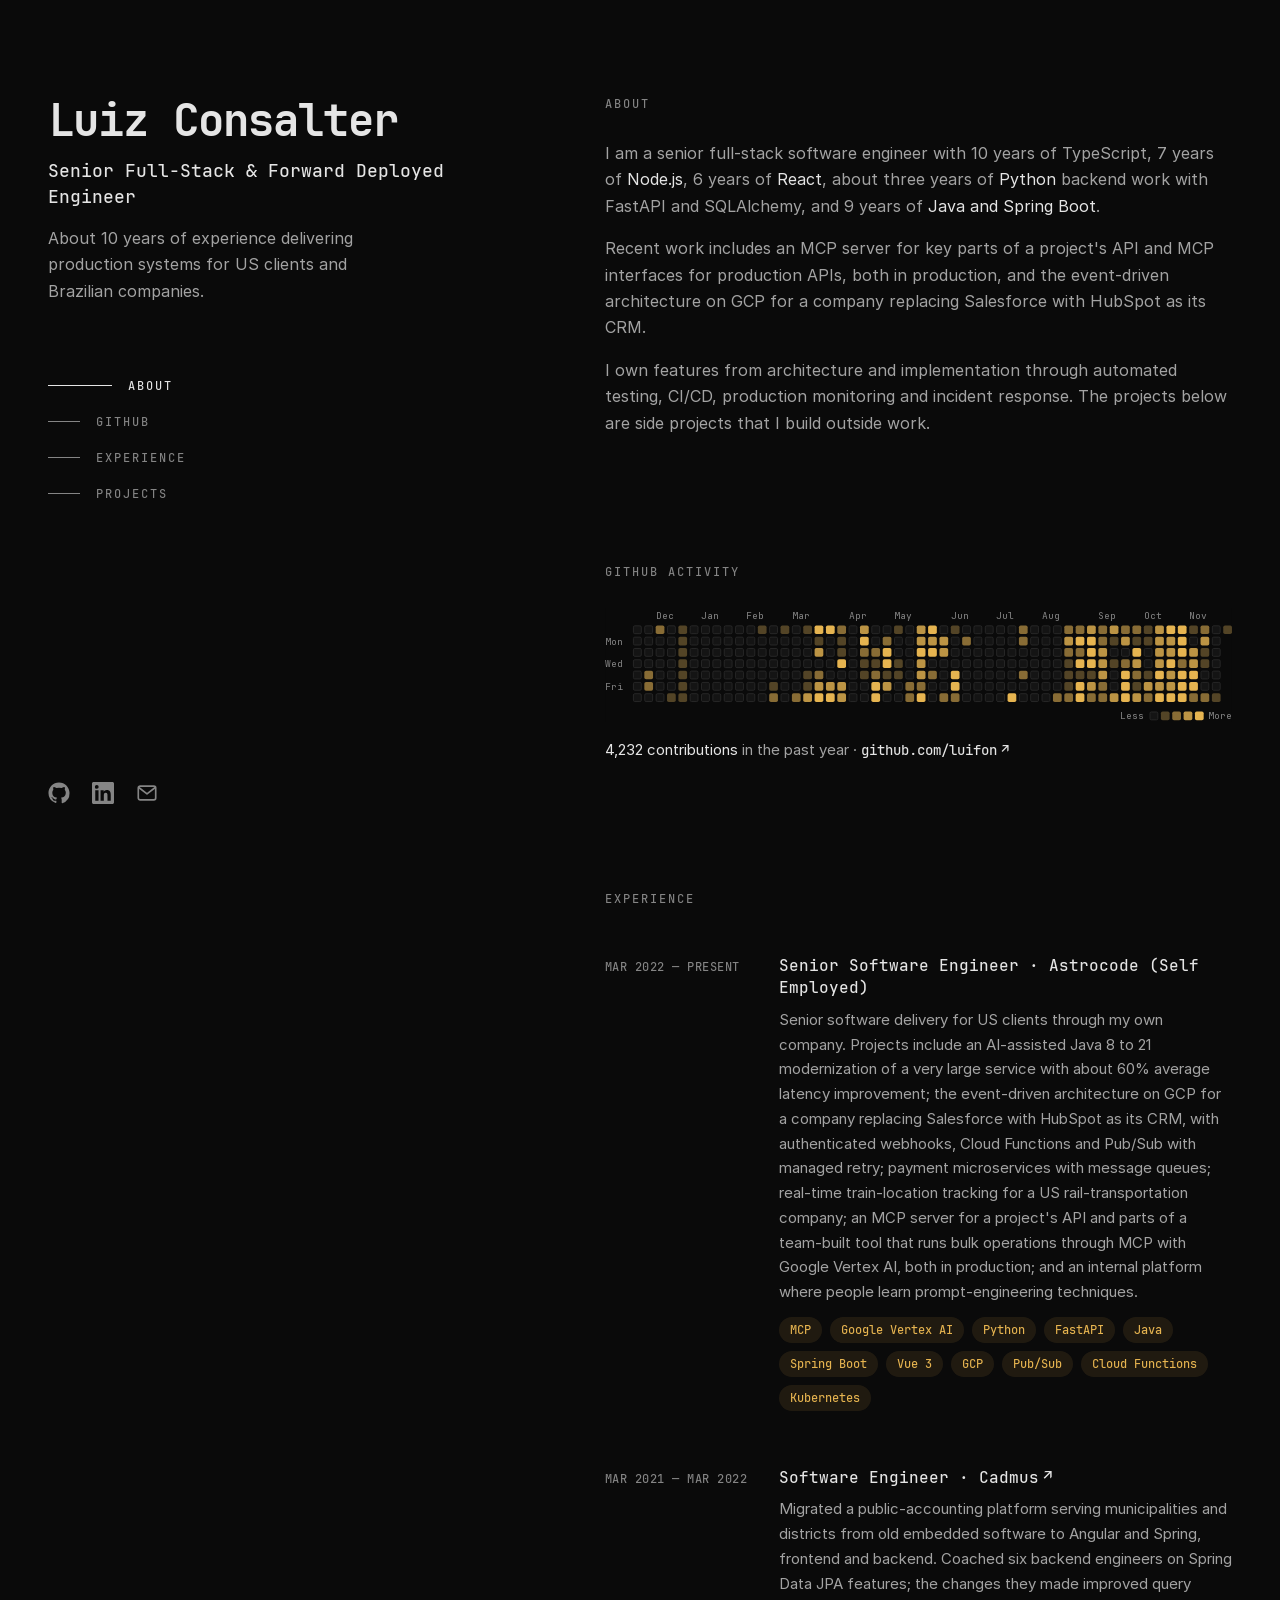
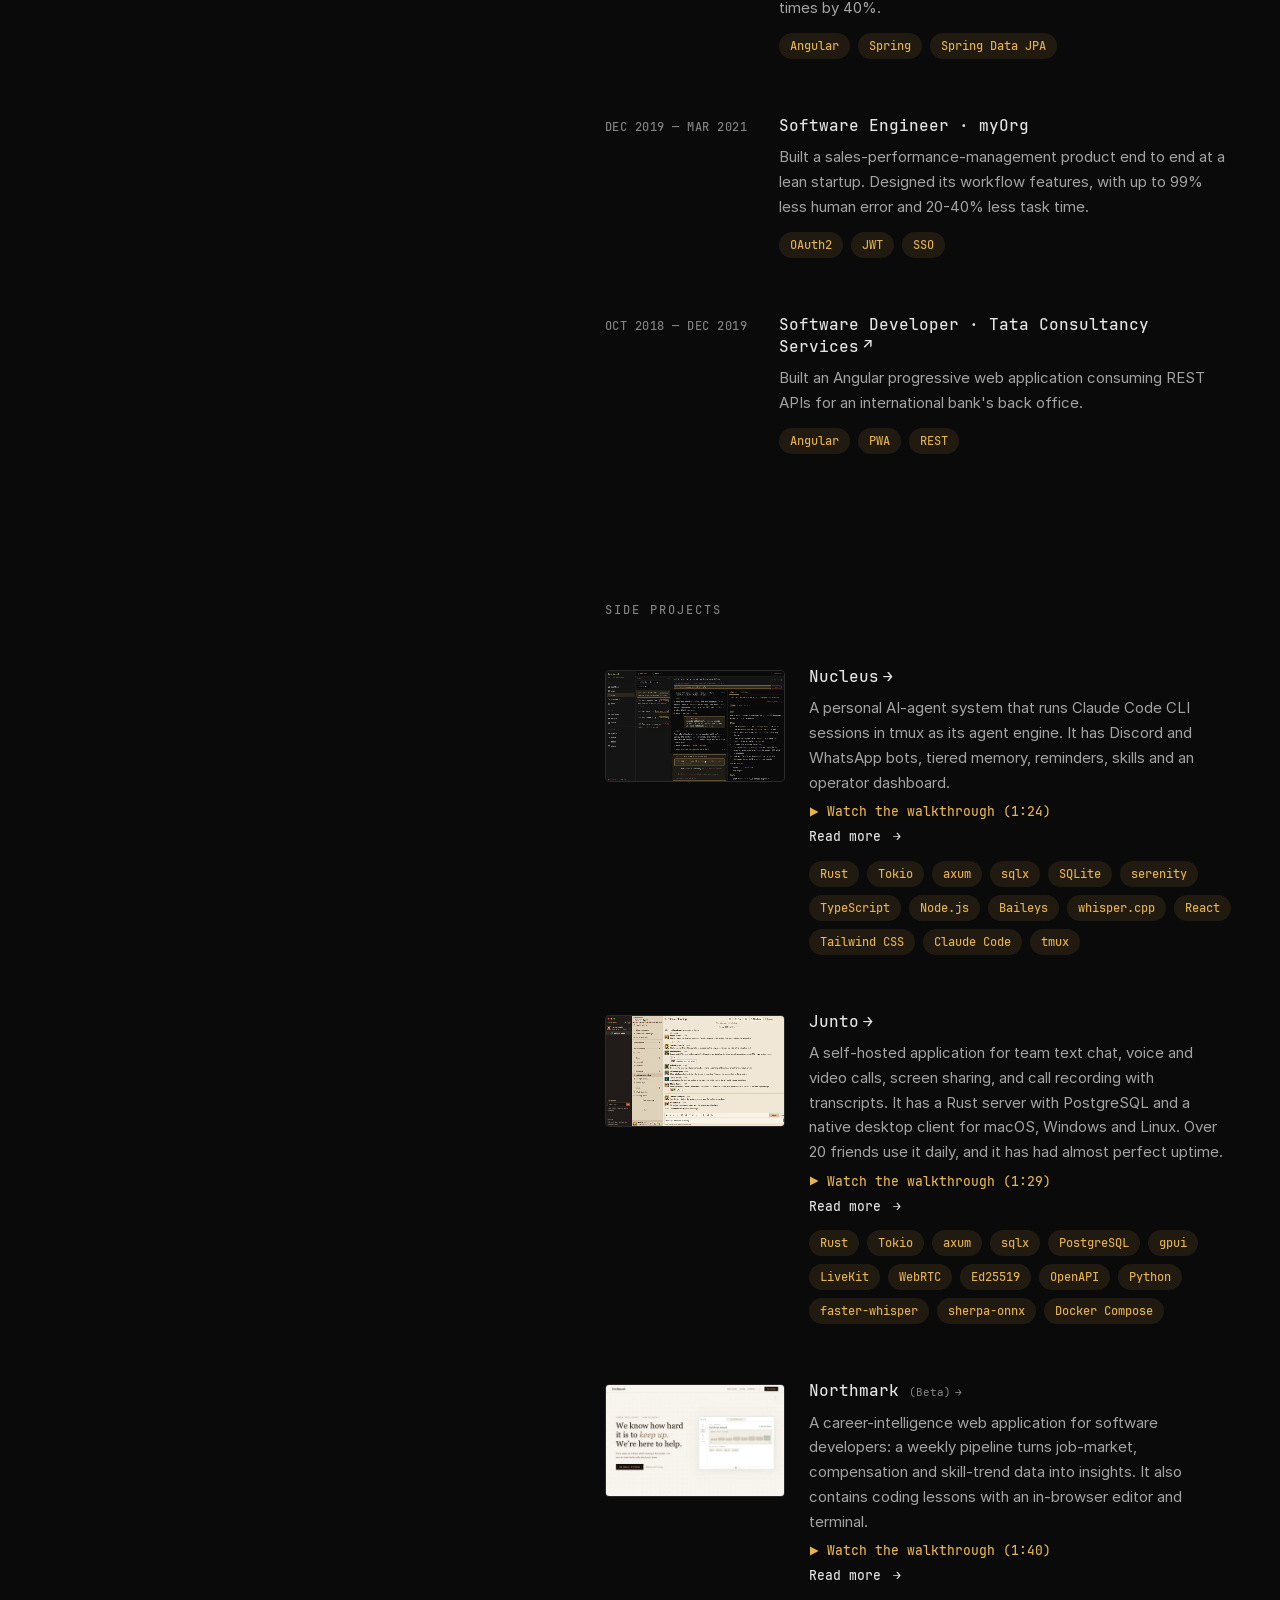
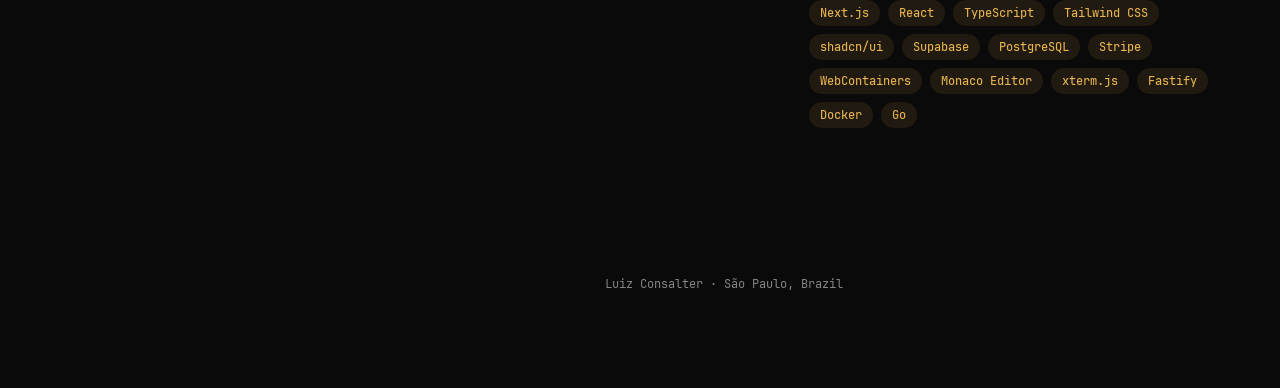
==== index.html @ f1676f8a "Show GitHub activity right after About The heatmap moves from the end of the page to the second sect" ====
<!doctype html>
<html lang="en">
<head>
<meta charset="utf-8">
<meta name="viewport" content="width=device-width, initial-scale=1">
<title>Luiz Consalter</title>
<meta name="description" content="Luiz Consalter, senior full-stack and forward deployed engineer: experience and side projects.">
<meta name="theme-color" content="#0a0a0a">
<meta name="color-scheme" content="dark">
<link rel="canonical" href="https://luifon.github.io/">
<meta property="og:type" content="website">
<meta property="og:site_name" content="Luiz Consalter">
<meta property="og:title" content="Luiz Consalter">
<meta property="og:description" content="Luiz Consalter, senior full-stack and forward deployed engineer: experience and side projects.">
<meta property="og:url" content="https://luifon.github.io/">
<meta property="og:image" content="https://luifon.github.io/images/og-image.png">
<meta property="og:image:width" content="1200">
<meta property="og:image:height" content="630">
<meta property="og:image:alt" content="Luiz Consalter, Senior Full-Stack and Forward Deployed Engineer. Side projects: Nucleus, Junto, Northmark.">
<meta name="twitter:card" content="summary_large_image">
<meta name="twitter:title" content="Luiz Consalter">
<meta name="twitter:description" content="Luiz Consalter, senior full-stack and forward deployed engineer: experience and side projects.">
<meta name="twitter:image" content="https://luifon.github.io/images/og-image.png">
<link rel="icon" href="favicon.svg" type="image/svg+xml">
<link rel="icon" href="favicon-32x32.png" type="image/png" sizes="32x32">
<link rel="icon" href="favicon-16x16.png" type="image/png" sizes="16x16">
<link rel="apple-touch-icon" href="apple-touch-icon.png">
<link rel="preload" href="assets/fonts/Inter-Regular-latin.woff2" as="font" type="font/woff2" crossorigin>
<link rel="stylesheet" href="assets/site.css">
</head>
<body>
<a class="skip" href="#content">Skip to content</a>
<div class="wrap">

  <header class="side">
    <div>
      <h1><a href="/">Luiz Consalter</a></h1>
      <p class="title">Senior Full-Stack &amp; Forward Deployed Engineer</p>
      <p class="line">About 10 years of experience delivering production systems for US clients and Brazilian companies.</p>
      <nav class="sections" aria-label="Sections">
        <ul>
          <li><a href="#about" class="active">About</a></li>
          <li><a href="#github">GitHub</a></li>
          <li><a href="#experience">Experience</a></li>
          <li><a href="#projects">Projects</a></li>
        </ul>
      </nav>
    </div>
    <div class="contact">
      <a href="https://github.com/luifon" aria-label="GitHub" title="GitHub"><svg viewBox="0 0 24 24" fill="currentColor"><path d="M12 .5C5.65.5.5 5.65.5 12a11.5 11.5 0 0 0 7.86 10.92c.58.1.79-.25.79-.56v-2c-3.2.7-3.87-1.37-3.87-1.37-.53-1.33-1.28-1.69-1.28-1.69-1.05-.72.08-.7.08-.7 1.16.08 1.77 1.19 1.77 1.19 1.03 1.77 2.7 1.26 3.36.96.1-.75.4-1.26.73-1.55-2.55-.29-5.24-1.28-5.24-5.68 0-1.26.45-2.28 1.19-3.09-.12-.29-.52-1.46.11-3.05 0 0 .97-.31 3.17 1.18a11 11 0 0 1 5.77 0c2.2-1.49 3.17-1.18 3.17-1.18.63 1.59.23 2.76.11 3.05.74.81 1.19 1.83 1.19 3.09 0 4.41-2.69 5.39-5.25 5.67.41.36.78 1.06.78 2.14v3.17c0 .31.21.67.8.56A11.5 11.5 0 0 0 23.5 12C23.5 5.65 18.35.5 12 .5Z"/></svg></a>
      <a href="https://linkedin.com/in/luiz-consalter" aria-label="LinkedIn" title="LinkedIn"><svg viewBox="0 0 24 24" fill="currentColor"><path d="M20.45 20.45h-3.56v-5.57c0-1.33-.02-3.04-1.85-3.04-1.85 0-2.14 1.45-2.14 2.94v5.67H9.34V9h3.42v1.56h.05c.48-.9 1.64-1.85 3.37-1.85 3.6 0 4.27 2.37 4.27 5.46v6.28ZM5.34 7.43a2.07 2.07 0 1 1 0-4.13 2.07 2.07 0 0 1 0 4.13ZM7.12 20.45H3.56V9h3.56v11.45ZM22.22 0H1.77C.79 0 0 .77 0 1.73v20.54C0 23.23.79 24 1.77 24h20.45c.98 0 1.78-.77 1.78-1.73V1.73C24 .77 23.2 0 22.22 0Z"/></svg></a>
      <a href="mailto:luizconsalter.work@gmail.com" aria-label="Email" title="luizconsalter.work@gmail.com"><svg viewBox="0 0 24 24" fill="none" stroke="currentColor" stroke-width="1.8" stroke-linecap="round" stroke-linejoin="round"><rect x="2.5" y="4.5" width="19" height="15" rx="2"/><path d="m3 6 9 7 9-7"/></svg></a>
    </div>
  </header>

  <main id="content">
    <section id="about" aria-label="About">
      <h2>About</h2>
      <p>I am a senior full-stack software engineer with 10 years of TypeScript, 7 years of <span class="strong">Node.js</span>, 6 years of <span class="strong">React</span>, about three years of <span class="strong">Python</span> backend work with FastAPI and SQLAlchemy, and 9 years of <span class="strong">Java and Spring Boot</span>.</p>
      <p>Recent work includes an MCP server for key parts of a project's API and MCP interfaces for production APIs, both in production, and the event-driven architecture on GCP for a company replacing Salesforce with HubSpot as its CRM.</p>
      <p>I own features from architecture and implementation through automated testing, CI/CD, production monitoring and incident response. The projects below are side projects that I build outside work.</p>
    </section>

    <section id="github" aria-label="GitHub activity">
      <h2>GitHub activity</h2>
      <!-- github-activity:start (generated by scripts/github-activity.mjs; do not edit by hand) -->
      <div class="heatmap"><a href="https://github.com/luifon"><img src="images/github-activity.svg?v=2026-11-22" width="718" height="131" alt="Heatmap of GitHub contributions by day: 4,232 contributions on GitHub from Nov 23, 2025 to Nov 22, 2026." decoding="async"></a></div>
      <p class="activity"><span class="strong">4,232 contributions</span> in the past year · <a href="https://github.com/luifon" class="more-inline">github.com/luifon<span aria-hidden="true">↗</span></a></p>
      <!-- github-activity:end -->
    </section>

    <section id="experience" aria-label="Experience">
      <h2>Experience</h2>
      <ol class="list">
        <li class="item">
          <div class="date">Mar 2022 — Present</div>
          <div>
            <h3>Senior Software Engineer · Astrocode (Self Employed)</h3>
            <p>Senior software delivery for US clients through my own company. Projects include an AI-assisted Java 8 to 21 modernization of a very large service with about 60% average latency improvement; the event-driven architecture on GCP for a company replacing Salesforce with HubSpot as its CRM, with authenticated webhooks, Cloud Functions and Pub/Sub with managed retry; payment microservices with message queues; real-time train-location tracking for a US rail-transportation company; an MCP server for a project's API and parts of a team-built tool that runs bulk operations through MCP with Google Vertex AI, both in production; and an internal platform where people learn prompt-engineering techniques.</p>
            <ul class="tags"><li>MCP</li><li>Google Vertex AI</li><li>Python</li><li>FastAPI</li><li>Java</li><li>Spring Boot</li><li>Vue 3</li><li>GCP</li><li>Pub/Sub</li><li>Cloud Functions</li><li>Kubernetes</li></ul>
          </div>
        </li>
        <li class="item">
          <div class="date">Mar 2021 — Mar 2022</div>
          <div>
            <h3><a href="https://www.cadmus.com.br" target="_blank" rel="noreferrer">Software Engineer · <span class="nw">Cadmus<span class="arrow" aria-hidden="true">↗</span></span></a></h3>
            <p>Migrated a public-accounting platform serving municipalities and districts from old embedded software to Angular and Spring, frontend and backend. Coached six backend engineers on Spring Data JPA features; the changes they made improved query times by 40%.</p>
            <ul class="tags"><li>Angular</li><li>Spring</li><li>Spring Data JPA</li></ul>
          </div>
        </li>
        <li class="item">
          <div class="date">Dec 2019 — Mar 2021</div>
          <div>
            <h3>Software Engineer · myOrg</h3>
            <p>Built a sales-performance-management product end to end at a lean startup. Designed its workflow features, with up to 99% less human error and 20-40% less task time.</p>
            <ul class="tags"><li>OAuth2</li><li>JWT</li><li>SSO</li></ul>
          </div>
        </li>
        <li class="item">
          <div class="date">Oct 2018 — Dec 2019</div>
          <div>
            <h3><a href="https://www.tcs.com" target="_blank" rel="noreferrer">Software Developer · Tata Consultancy <span class="nw">Services<span class="arrow" aria-hidden="true">↗</span></span></a></h3>
            <p>Built an Angular progressive web application consuming REST APIs for an international bank's back office.</p>
            <ul class="tags"><li>Angular</li><li>PWA</li><li>REST</li></ul>
          </div>
        </li>
      </ol>
    </section>

    <section id="projects" aria-label="Projects">
      <h2>Side projects</h2>
      <ol class="list">
        <li class="item project">
          <button class="thumb" type="button" data-gallery="nucleus" data-video="videos/nucleus-plan-approval" data-poster="videos/nucleus-plan-approval.webp" data-width="1440" data-height="900" data-caption="Nucleus dashboard: approving plan v2 of a work item, after which the agent starts the implementation" aria-label="Open the Nucleus videos and screenshots"><video class="clip" muted loop playsinline preload="none" poster="videos/nucleus-plan-approval-800.webp" width="800" height="500" aria-label="Nucleus dashboard: approving plan v2 of a work item, after which the agent starts the implementation"><source src="videos/nucleus-plan-approval-800.webm" type="video/webm"><source src="videos/nucleus-plan-approval-800.mp4" type="video/mp4"></video></button>
          <span hidden data-gallery="nucleus" data-video="videos/nucleus-tasks" data-poster="videos/nucleus-tasks.webp" data-width="1440" data-height="900" data-caption="Nucleus dashboard: tasks page refreshing while background tasks start, finish and are added"></span>
          <span hidden data-gallery="nucleus" data-full="images/nucleus-agents-1600.webp" data-caption="Nucleus dashboard: agents page"></span>
          <span hidden data-gallery="nucleus" data-full="images/nucleus-work-1600.webp" data-caption="Nucleus dashboard: work items page"></span>
          <span hidden data-gallery="nucleus" data-full="images/nucleus-usage-1600.webp" data-caption="Nucleus dashboard: usage page"></span>
          <div>
            <h3><a href="projects/nucleus.html"><span class="nw">Nucleus<span class="arrow" aria-hidden="true">→</span></span></a></h3>
            <p>A personal AI-agent system that runs Claude Code CLI sessions in tmux as its agent engine. It has Discord and WhatsApp bots, tiered memory, reminders, skills and an operator dashboard.</p>
            <a class="watch" href="projects/nucleus.html#walkthrough"><svg viewBox="0 0 10 10" aria-hidden="true"><path d="M1 0.5 9.5 5 1 9.5z" fill="currentColor"/></svg>Watch the walkthrough (1:24)<span class="sr-only"> of Nucleus</span></a>
            <a class="read" href="projects/nucleus.html">Read more<span class="sr-only"> about Nucleus</span> <span aria-hidden="true">→</span></a>
            <ul class="tags"><li>Rust</li><li>Tokio</li><li>axum</li><li>sqlx</li><li>SQLite</li><li>serenity</li><li>TypeScript</li><li>Node.js</li><li>Baileys</li><li>whisper.cpp</li><li>React</li><li>Tailwind CSS</li><li>Claude Code</li><li>tmux</li></ul>
          </div>
        </li>
        <li class="item project">
          <button class="thumb" type="button" data-gallery="junto" data-video="videos/junto-live-thread" data-poster="videos/junto-live-thread.webp" data-width="1440" data-height="862" data-caption="Junto desktop client: opening a thread while new channel messages and a thread reply arrive" aria-label="Open the Junto video and screenshots"><video class="clip" muted loop playsinline preload="none" poster="videos/junto-live-thread-800.webp" width="800" height="479" aria-label="Junto desktop client: opening a thread while new channel messages and a thread reply arrive"><source src="videos/junto-live-thread-800.webm" type="video/webm"><source src="videos/junto-live-thread-800.mp4" type="video/mp4"></video></button>
          <span hidden data-gallery="junto" data-full="images/junto-chat-1600.webp" data-caption="Junto desktop client: chat"></span>
          <span hidden data-gallery="junto" data-full="images/junto-thread-1600.webp" data-caption="Junto desktop client: thread"></span>
          <span hidden data-gallery="junto" data-full="images/junto-search-1600.webp" data-caption="Junto desktop client: search"></span>
          <div>
            <h3><a href="projects/junto.html"><span class="nw">Junto<span class="arrow" aria-hidden="true">→</span></span></a></h3>
            <p>A self-hosted application for team text chat, voice and video calls, screen sharing, and call recording with transcripts. It has a Rust server with PostgreSQL and a native desktop client for macOS, Windows and Linux. Over 20 friends use it daily, and it has had almost perfect uptime.</p>
            <a class="watch" href="projects/junto.html#walkthrough"><svg viewBox="0 0 10 10" aria-hidden="true"><path d="M1 0.5 9.5 5 1 9.5z" fill="currentColor"/></svg>Watch the walkthrough (1:29)<span class="sr-only"> of Junto</span></a>
            <a class="read" href="projects/junto.html">Read more<span class="sr-only"> about Junto</span> <span aria-hidden="true">→</span></a>
            <ul class="tags"><li>Rust</li><li>Tokio</li><li>axum</li><li>sqlx</li><li>PostgreSQL</li><li>gpui</li><li>LiveKit</li><li>WebRTC</li><li>Ed25519</li><li>OpenAPI</li><li>Python</li><li>faster-whisper</li><li>sherpa-onnx</li><li>Docker Compose</li></ul>
          </div>
        </li>
        <li class="item project">
          <button class="thumb" type="button" data-gallery="northmark" data-full="images/northmark-landing-1600.webp" data-caption="Northmark landing page" aria-label="Open the Northmark screenshots"><img src="images/northmark-landing-800.webp" srcset="images/northmark-landing-800.webp 800w, images/northmark-landing-1600.webp 1600w" sizes="(max-width: 640px) 240px, 180px" width="800" height="500" alt="Northmark landing page" loading="lazy" decoding="async"></button>
          <span hidden data-gallery="northmark" data-full="images/northmark-roadmap-1600.webp" data-caption="Northmark roadmap page"></span>
          <div>
            <h3><a href="projects/northmark.html">Northmark <span class="nw beta">(Beta)<span class="arrow" aria-hidden="true">→</span></span></a></h3>
            <p>A career-intelligence web application for software developers: a weekly pipeline turns job-market, compensation and skill-trend data into insights. It also contains coding lessons with an in-browser editor and terminal.</p>
            <a class="watch" href="projects/northmark.html#walkthrough"><svg viewBox="0 0 10 10" aria-hidden="true"><path d="M1 0.5 9.5 5 1 9.5z" fill="currentColor"/></svg>Watch the walkthrough (1:40)<span class="sr-only"> of Northmark</span></a>
            <a class="read" href="projects/northmark.html">Read more<span class="sr-only"> about Northmark</span> <span aria-hidden="true">→</span></a>
            <ul class="tags"><li>Next.js</li><li>React</li><li>TypeScript</li><li>Tailwind CSS</li><li>shadcn/ui</li><li>Supabase</li><li>PostgreSQL</li><li>Stripe</li><li>WebContainers</li><li>Monaco Editor</li><li>xterm.js</li><li>Fastify</li><li>Docker</li><li>Go</li></ul>
          </div>
        </li>
      </ol>
    </section>


    <footer>Luiz Consalter · São Paulo, Brazil</footer>
  </main>

</div>
<script src="assets/site.js" defer></script>
<script src="assets/lightbox.js" defer></script>
<script src="assets/clips.js" defer></script>
</body>
</html>
---- assets/site.css ----
/* Self-hosted fonts (SIL Open Font License, see assets/fonts/README.md) */
@font-face { font-family:"Inter"; font-style:normal; font-weight:400; font-display:swap; src:url(fonts/Inter-Regular-latin.woff2) format("woff2"); }
@font-face { font-family:"JetBrains Mono"; font-style:normal; font-weight:400; font-display:swap; src:url(fonts/JetBrainsMono-Regular-latin.woff2) format("woff2"); }
@font-face { font-family:"JetBrains Mono"; font-style:normal; font-weight:500; font-display:swap; src:url(fonts/JetBrainsMono-Medium-latin.woff2) format("woff2"); }
@font-face { font-family:"JetBrains Mono"; font-style:normal; font-weight:700; font-display:swap; src:url(fonts/JetBrainsMono-Bold-latin.woff2) format("woff2"); }

:root {
  --bg:#0a0a0a; --surface:#141414; --border:#2a2a2a; --text:#e5e5e5; --muted:#a3a3a3; --faint:#858585; --accent:#e6b450;
  --mono:"JetBrains Mono", Menlo, Monaco, monospace;
  --sans:"Inter", -apple-system, "Segoe UI", system-ui, sans-serif;
}
* { box-sizing:border-box; }
body { margin:0; background:var(--bg); color:var(--muted); font:16px/1.65 var(--sans); -webkit-font-smoothing:antialiased; }
::selection { background:color-mix(in srgb, var(--accent) 28%, transparent); color:var(--text); }
a { color:inherit; text-decoration:none; }
:focus-visible { outline:2px solid var(--accent); outline-offset:3px; border-radius:2px; }
.sr-only { position:absolute; width:1px; height:1px; padding:0; margin:-1px; overflow:hidden; clip:rect(0 0 0 0); white-space:nowrap; border:0; }
.skip { position:absolute; left:16px; top:-48px; z-index:60; padding:8px 14px; border-radius:4px; background:var(--accent); color:var(--bg); font:500 13px var(--mono); }
.skip:focus { top:16px; }

/* Light that follows the pointer (assets/site.js sets the position) */
html.spotlight body::before { content:""; position:fixed; inset:0; z-index:-1; pointer-events:none;
  background:radial-gradient(600px circle at var(--spot-x, -1000px) var(--spot-y, -1000px), color-mix(in srgb, var(--accent) 7%, transparent), transparent 80%); }
.wrap { max-width:1280px; margin:0 auto; padding:0 48px; display:flex; gap:64px; }

/* Left column */
header.side { width:44%; position:sticky; top:0; height:100vh; padding:96px 0; display:flex; flex-direction:column; justify-content:space-between; }
h1 { font:700 44px/1.1 var(--mono); color:var(--text); margin:0; letter-spacing:-1px; }
h1 a:hover { color:var(--accent); }
.title { font:500 18px/1.4 var(--mono); color:var(--text); margin:14px 0 0; }
.line { margin:16px 0 0; max-width:340px; }
nav.sections { margin-top:64px; }
nav.sections ul { list-style:none; margin:0; padding:0; }
nav.sections a { display:flex; align-items:center; gap:16px; padding:10px 0; font:500 12px var(--mono); letter-spacing:2px; text-transform:uppercase; color:var(--faint); }
nav.sections a::before { content:""; display:block; width:32px; height:1px; background:var(--faint); transition:width .15s, background .15s; }
nav.sections a:hover, nav.sections a.active { color:var(--text); }
nav.sections a:hover::before, nav.sections a.active::before { width:64px; background:var(--text); }
.contact { display:flex; align-items:center; gap:22px; }
.contact a { color:var(--faint); display:flex; transition:color .15s; }
.contact a:hover { color:var(--accent); }
.contact svg { width:22px; height:22px; }
.contact .cv { font:500 13px var(--mono); gap:6px; align-items:center; border-left:1px solid var(--border); padding-left:22px; }
.back { display:inline-flex; gap:8px; align-items:center; font:500 13px var(--mono); color:var(--faint); margin-bottom:28px; }
.back:hover { color:var(--accent); }

/* Right column */
main { width:56%; padding:96px 0; min-width:0; }
section { margin-bottom:128px; scroll-margin-top:96px; }
h2 { font:500 12px var(--mono); letter-spacing:2px; text-transform:uppercase; color:var(--faint); margin:0 0 28px; }
section p { margin:0 0 16px; }
.strong { color:var(--text); }

ol.list { list-style:none; margin:0; padding:0; }
.item { position:relative; display:grid; grid-template-columns:150px 1fr; gap:24px; padding:20px; margin:0 -20px 16px; border-radius:6px; transition:background .15s, box-shadow .15s, opacity .15s; }
.item:hover, .item:has(:focus-visible) { background:color-mix(in srgb, var(--surface) 80%, transparent); box-shadow:inset 0 1px 0 #ffffff0f; }
@media (hover:hover) and (min-width:1024px) {
  /* The row under the pointer or keyboard focus stays; the other rows of that list are dimmed. */
  ol.list:has(> .item:hover) > .item:not(:hover), ol.list:has(> .item :focus-visible) > .item:not(:has(:focus-visible)) { opacity:.5; }
}
.item.project { grid-template-columns:180px 1fr; }
.date { font:500 12px/2 var(--mono); letter-spacing:.5px; text-transform:uppercase; color:var(--faint); }
h3 { font:500 16px/1.4 var(--mono); color:var(--text); margin:0; }
.item h3 a::after { content:""; position:absolute; inset:0; border-radius:6px; }
.item h3 a:focus-visible { outline:none; }
.item h3 a:focus-visible::after { outline:2px solid var(--accent); outline-offset:0; }
.nw { white-space:nowrap; }
h3 .arrow { display:inline-block; margin-left:4px; transition:transform .15s; }
.item:hover h3, .item:has(:focus-visible) h3 { color:var(--accent); }
.item:hover h3 .arrow { transform:translate(2px,-2px); }
.item p { margin:8px 0 0; font-size:15px; }
.item .read { position:relative; z-index:1; display:inline-flex; gap:6px; margin-top:8px; font:500 13px var(--mono); color:var(--text); }
.item .read:hover { color:var(--accent); }
.item .watch { position:relative; z-index:1; display:flex; width:fit-content; gap:8px; align-items:center; margin-top:8px; font:500 13px var(--mono); color:var(--accent); }
.item .watch:hover { color:var(--text); }
.item .watch svg { width:10px; height:10px; flex:none; }
.tags { list-style:none; margin:12px 0 0; padding:0; display:flex; flex-wrap:wrap; gap:8px; }
.tags li { font:500 12px/1 var(--mono); color:var(--accent); background:color-mix(in srgb, var(--accent) 10%, transparent); padding:7px 11px; border-radius:999px; }
.more { display:inline-flex; gap:6px; font:500 14px var(--mono); color:var(--text); margin-top:8px; }
.more:hover { color:var(--accent); }
footer { font:12px var(--mono); color:var(--faint); }

/* Image and video thumbnails that open the lightbox (videos: assets/clips.js) */
.thumb { position:relative; z-index:1; margin-top:4px; display:block; width:100%; padding:0; aspect-ratio:16/10; border:1px solid var(--border); border-radius:4px; overflow:hidden; background:var(--surface); transition:border-color .15s; cursor:zoom-in; font:inherit; color:inherit; }
.item:hover .thumb, .thumb:hover, .thumb:focus-visible { border-color:#3a3a3a; }
.thumb:focus-visible { outline:2px solid var(--accent); outline-offset:2px; }
.thumb img, .thumb video { width:100%; height:100%; object-fit:cover; object-position:top left; display:block; }
.thumb.placeholder { display:flex; align-items:center; justify-content:center; font:12px var(--mono); color:var(--faint); cursor:default; }

/* Project pages */
.lead { font-size:17px; color:var(--text); }
.links { display:flex; flex-wrap:wrap; gap:12px 24px; margin-top:20px; }
.links a { display:inline-flex; gap:6px; font:500 14px var(--mono); color:var(--text); }
.links a:hover { color:var(--accent); }
h3.sub { font:500 15px/1.4 var(--mono); color:var(--text); margin:32px 0 8px; }
h3.sub:first-of-type { margin-top:0; }
ul.points { margin:0 0 16px; padding-left:20px; }
ul.points li { margin:0 0 8px; }
figure.diagram { margin:0; padding:16px; background:var(--surface); border:1px solid var(--border); border-radius:6px; overflow-x:auto; }
figure.diagram svg { display:block; width:100%; min-width:560px; height:auto; }
figure.diagram figcaption, .gallery figcaption { font:12px/1.5 var(--mono); color:var(--faint); margin-top:10px; }
svg text { white-space:pre; font-family:var(--mono); font-variant-ligatures:none; font-feature-settings:'liga' 0, 'calt' 0; }
.stack { display:grid; grid-template-columns:150px 1fr; gap:10px 24px; margin:0; }
.stack dt { font:500 12px/2 var(--mono); letter-spacing:.5px; text-transform:uppercase; color:var(--faint); }
.stack dd { margin:0; }
.gallery { display:grid; grid-template-columns:repeat(2, 1fr); gap:20px; }
.gallery figure { margin:0; }
code { font:14px var(--mono); color:var(--text); }

/* Walkthrough video on a project page (assets/walkthrough.js) */
figure.walkthrough { margin:0; }
figure.walkthrough video { display:block; width:100%; height:auto; background:#000; border:1px solid var(--border); border-radius:6px; }
figure.walkthrough figcaption { font:12px/1.5 var(--mono); color:var(--faint); margin-top:10px; }
figure.walkthrough .dur { color:var(--text); }
figure.walkthrough .expand { display:inline; margin:0; padding:0; border:0; background:none; font:inherit; color:var(--text); cursor:zoom-in; text-decoration:underline; text-underline-offset:3px; text-decoration-color:var(--border); }
figure.walkthrough .expand:hover { color:var(--accent); }
.chapters { list-style:none; margin:16px 0 0; padding:0; columns:2; column-gap:24px; }
.chapters li { break-inside:avoid; }
.chapters button { display:flex; gap:12px; width:100%; padding:5px 0 5px 10px; border:0; border-left:2px solid transparent; background:none; text-align:left; font:14px/1.45 var(--sans); color:var(--muted); cursor:pointer; }
.chapters .ts { flex:none; min-width:3.2em; font:500 12px/1.7 var(--mono); color:var(--accent); }
.chapters button:hover, .chapters button[aria-current] { color:var(--text); }
.chapters button[aria-current] { border-left-color:var(--accent); }

/* Lightbox */
#lightbox { display:none; position:fixed; inset:0; z-index:50; background:#000e; flex-direction:column; align-items:center; justify-content:center; gap:12px; padding:28px; cursor:zoom-out; }
#lightbox.on { display:flex; }
#lightbox img, #lightbox video { max-width:100%; max-height:calc(100% - 40px); width:auto; height:auto; object-fit:contain; border-radius:6px; box-shadow:0 20px 60px #000; cursor:default; }
#lightbox video { background:#000; }
#lightbox [hidden] { display:none; }
#lightbox .cap { font:13px var(--mono); color:var(--muted); text-align:center; cursor:default; }
#lightbox .nav { position:absolute; top:50%; transform:translateY(-50%); width:44px; height:44px; border:1px solid var(--border); border-radius:50%; background:#141414cc; color:var(--text); font:20px/1 var(--mono); cursor:pointer; }
#lightbox .nav:hover { color:var(--accent); border-color:#3a3a3a; }
#lightbox .prev { left:16px; }
#lightbox .next { right:16px; }
body.lb-open { overflow:hidden; }

/* 404 page */
.notfound { min-height:100vh; display:flex; flex-direction:column; justify-content:center; max-width:640px; margin:0 auto; padding:64px 24px; }
.notfound .code { font:500 12px var(--mono); letter-spacing:2px; text-transform:uppercase; color:var(--faint); margin:0 0 20px; }
.notfound h1 { margin-bottom:20px; }
.notfound .more { margin-top:16px; }

@media (prefers-reduced-motion:no-preference) {
  html { scroll-behavior:smooth; }
}
@media (prefers-reduced-motion:reduce) {
  *, *::before, *::after { transition:none !important; animation:none !important; scroll-behavior:auto !important; }
  html.spotlight body::before { display:none; }
}

@media (max-width:1023px) {
  .wrap { display:block; padding:0 24px; }
  header.side { position:static; width:auto; height:auto; padding:64px 0 0; }
  nav.sections { display:none; }
  .contact { margin-top:32px; }
  main { width:auto; padding:72px 0 64px; }
  section { margin-bottom:88px; scroll-margin-top:24px; }
  h2 { position:sticky; top:0; z-index:2; margin:0 -24px 20px; padding:16px 24px; background:color-mix(in srgb, var(--bg) 85%, transparent); backdrop-filter:blur(8px); }
}
@media (max-width:640px) {
  h1 { font-size:34px; }
  .item, .item.project { grid-template-columns:1fr; gap:6px; padding:16px; margin:0 -16px 12px; }
  .item.project .thumb { order:2; max-width:240px; margin-top:12px; }
  .stack { grid-template-columns:1fr; gap:2px; }
  .stack dd { margin-bottom:12px; }
  .gallery { grid-template-columns:1fr; }
  .chapters { columns:1; }
  #lightbox { padding:12px; }
  #lightbox .nav { top:auto; bottom:16px; transform:none; }
}

.beta { color: var(--faint, #858585); font-weight: 400; font-size: .7em; }

/* GitHub activity heatmap (images/github-activity.svg, scripts/github-activity.mjs).
   On narrow screens the heatmap keeps a readable size and scrolls sideways;
   direction:rtl makes the scroll start at the most recent weeks. */
.heatmap { overflow-x:auto; direction:rtl; scrollbar-width:thin; scrollbar-color:var(--border) transparent; }
.heatmap a { display:block; direction:ltr; border-radius:4px; }
.heatmap img { display:block; width:100%; height:auto; }
.activity { margin:16px 0 0; font-size:15px; }
.activity .more-inline { display:inline-flex; gap:4px; font:500 14px var(--mono); color:var(--text); }
.activity .more-inline:hover { color:var(--accent); }
@media (max-width:640px) {
  .heatmap a { width:620px; }
}
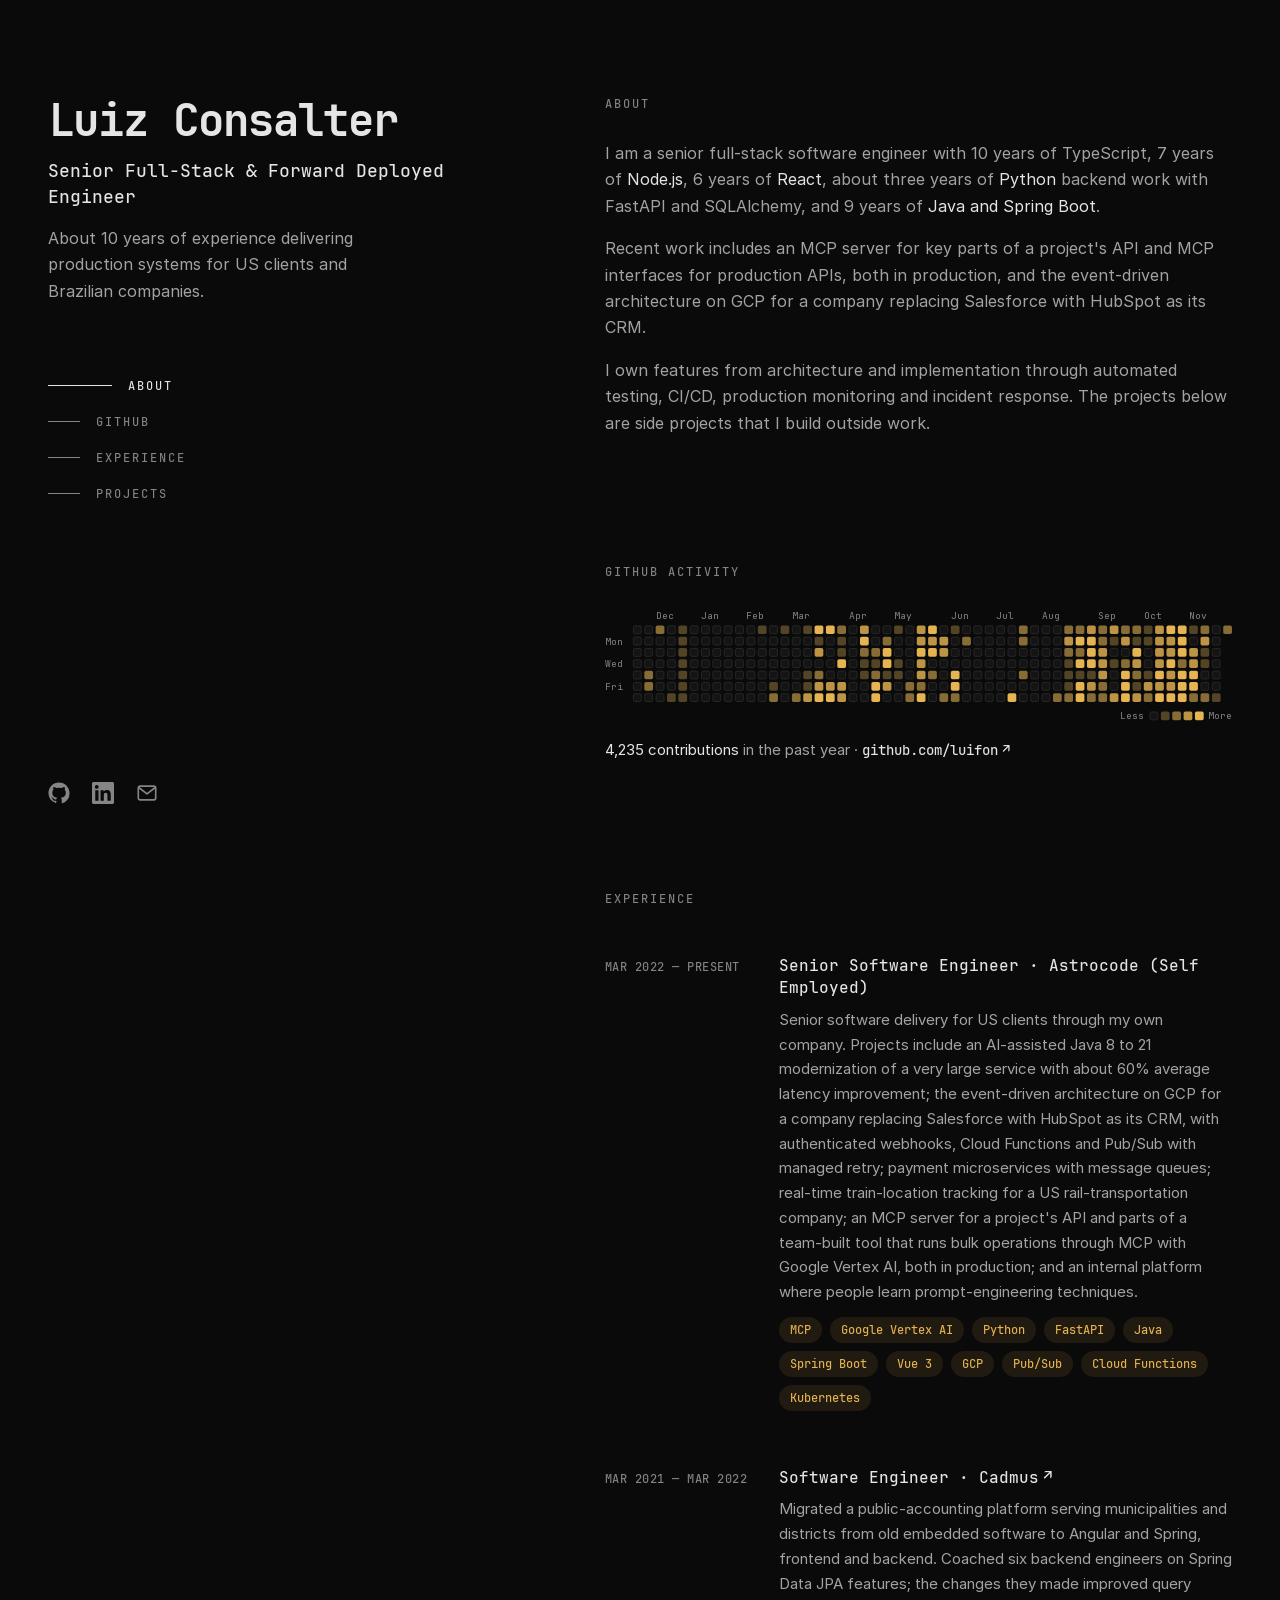
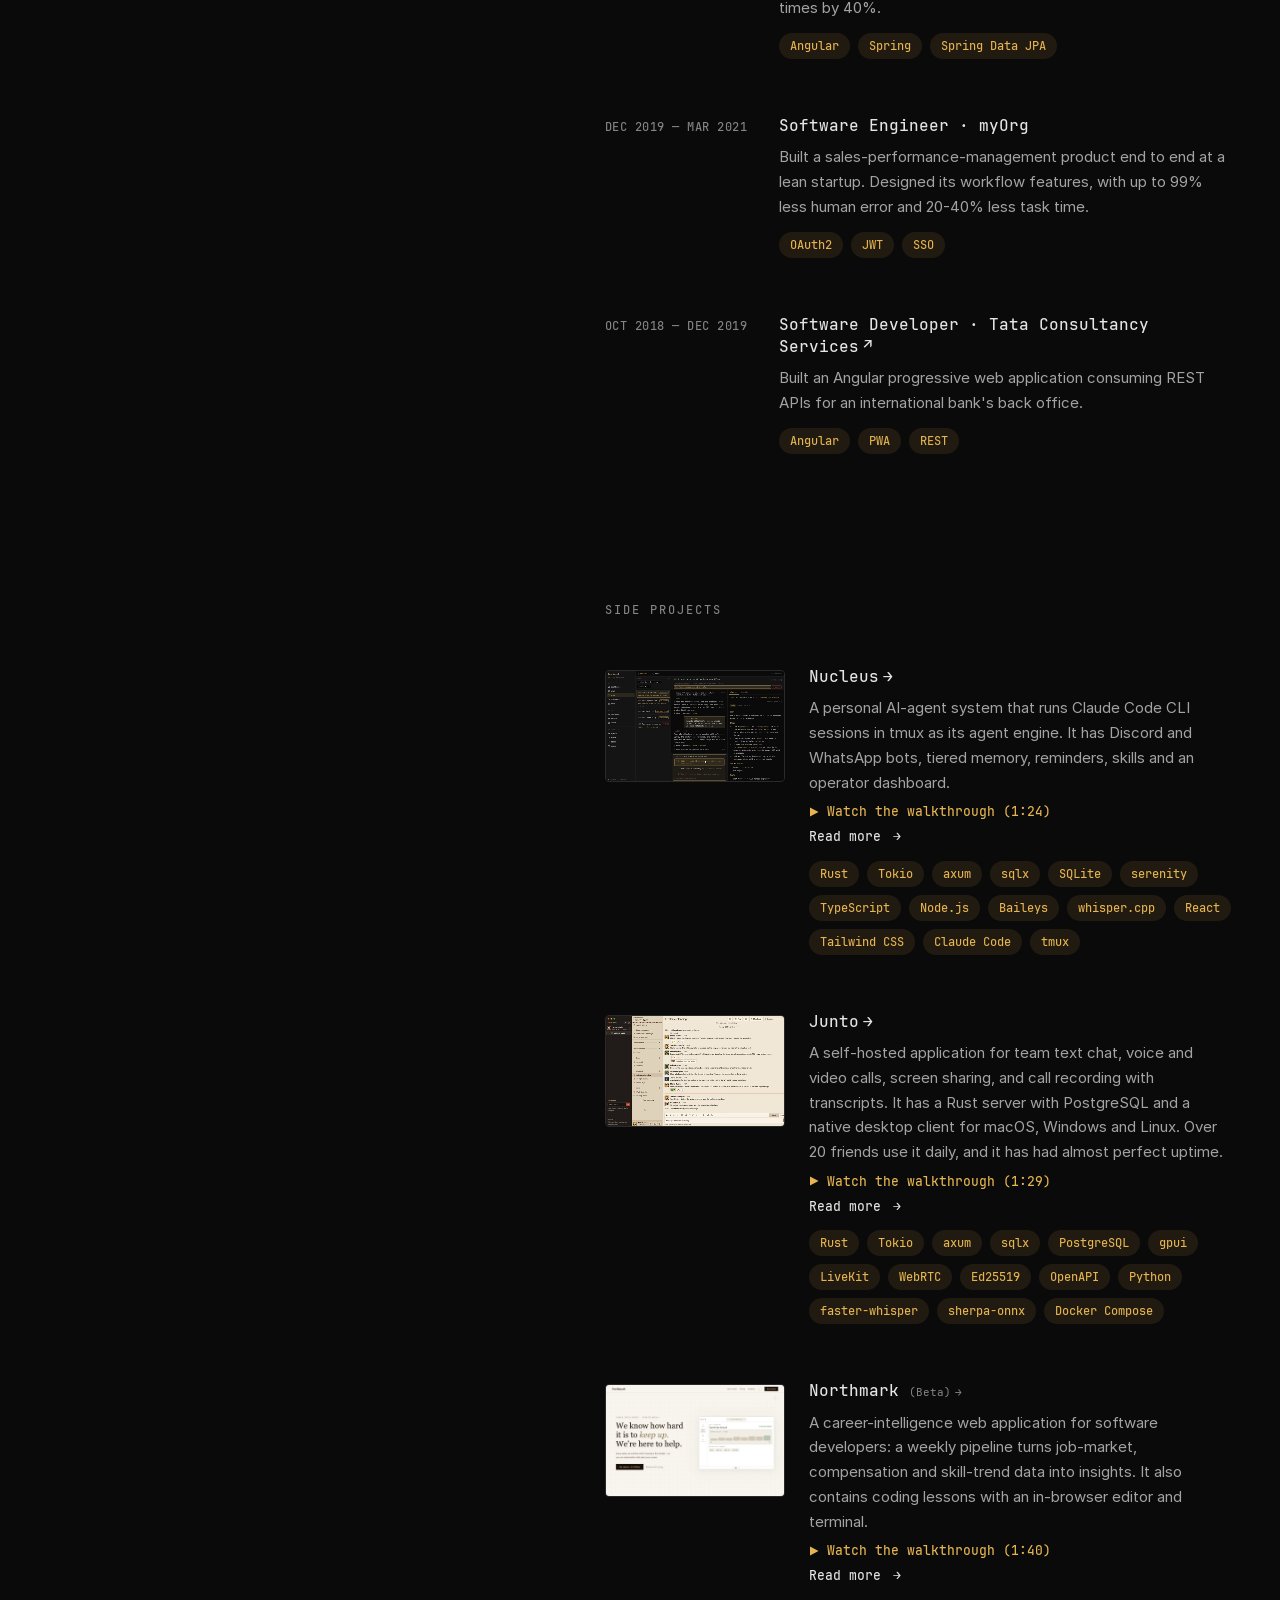
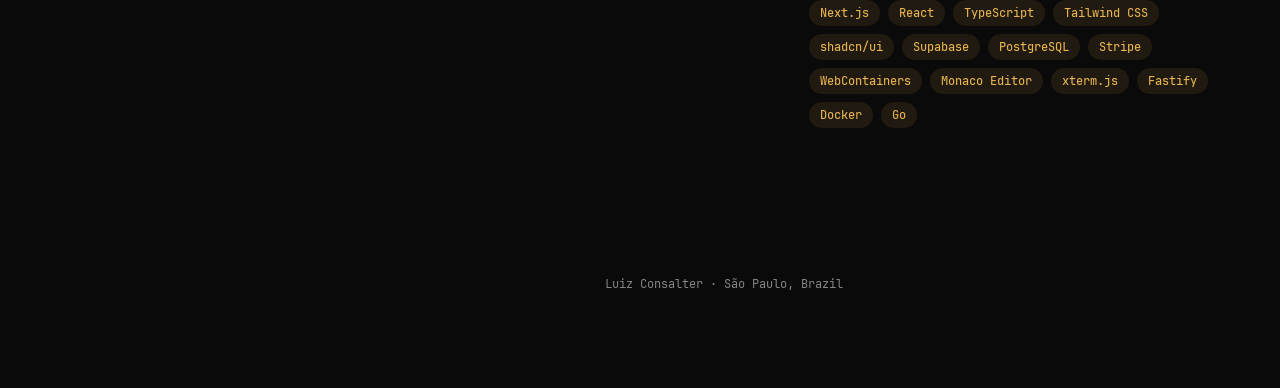
==== commit e3eed320: "Update GitHub activity (2026-11-22)" ====
--- a/index.html
+++ b/index.html
@@ -64,8 +64,8 @@
     <section id="github" aria-label="GitHub activity">
       <h2>GitHub activity</h2>
       <!-- github-activity:start (generated by scripts/github-activity.mjs; do not edit by hand) -->
-      <div class="heatmap"><a href="https://github.com/luifon"><img src="images/github-activity.svg?v=2026-11-22" width="718" height="131" alt="Heatmap of GitHub contributions by day: 4,232 contributions on GitHub from Nov 23, 2025 to Nov 22, 2026." decoding="async"></a></div>
-      <p class="activity"><span class="strong">4,232 contributions</span> in the past year · <a href="https://github.com/luifon" class="more-inline">github.com/luifon<span aria-hidden="true">↗</span></a></p>
+      <div class="heatmap"><a href="https://github.com/luifon"><img src="images/github-activity.svg?v=2026-11-22" width="718" height="131" alt="Heatmap of GitHub contributions by day: 4,235 contributions on GitHub from Nov 23, 2025 to Nov 22, 2026." decoding="async"></a></div>
+      <p class="activity"><span class="strong">4,235 contributions</span> in the past year · <a href="https://github.com/luifon" class="more-inline">github.com/luifon<span aria-hidden="true">↗</span></a></p>
       <!-- github-activity:end -->
     </section>
 
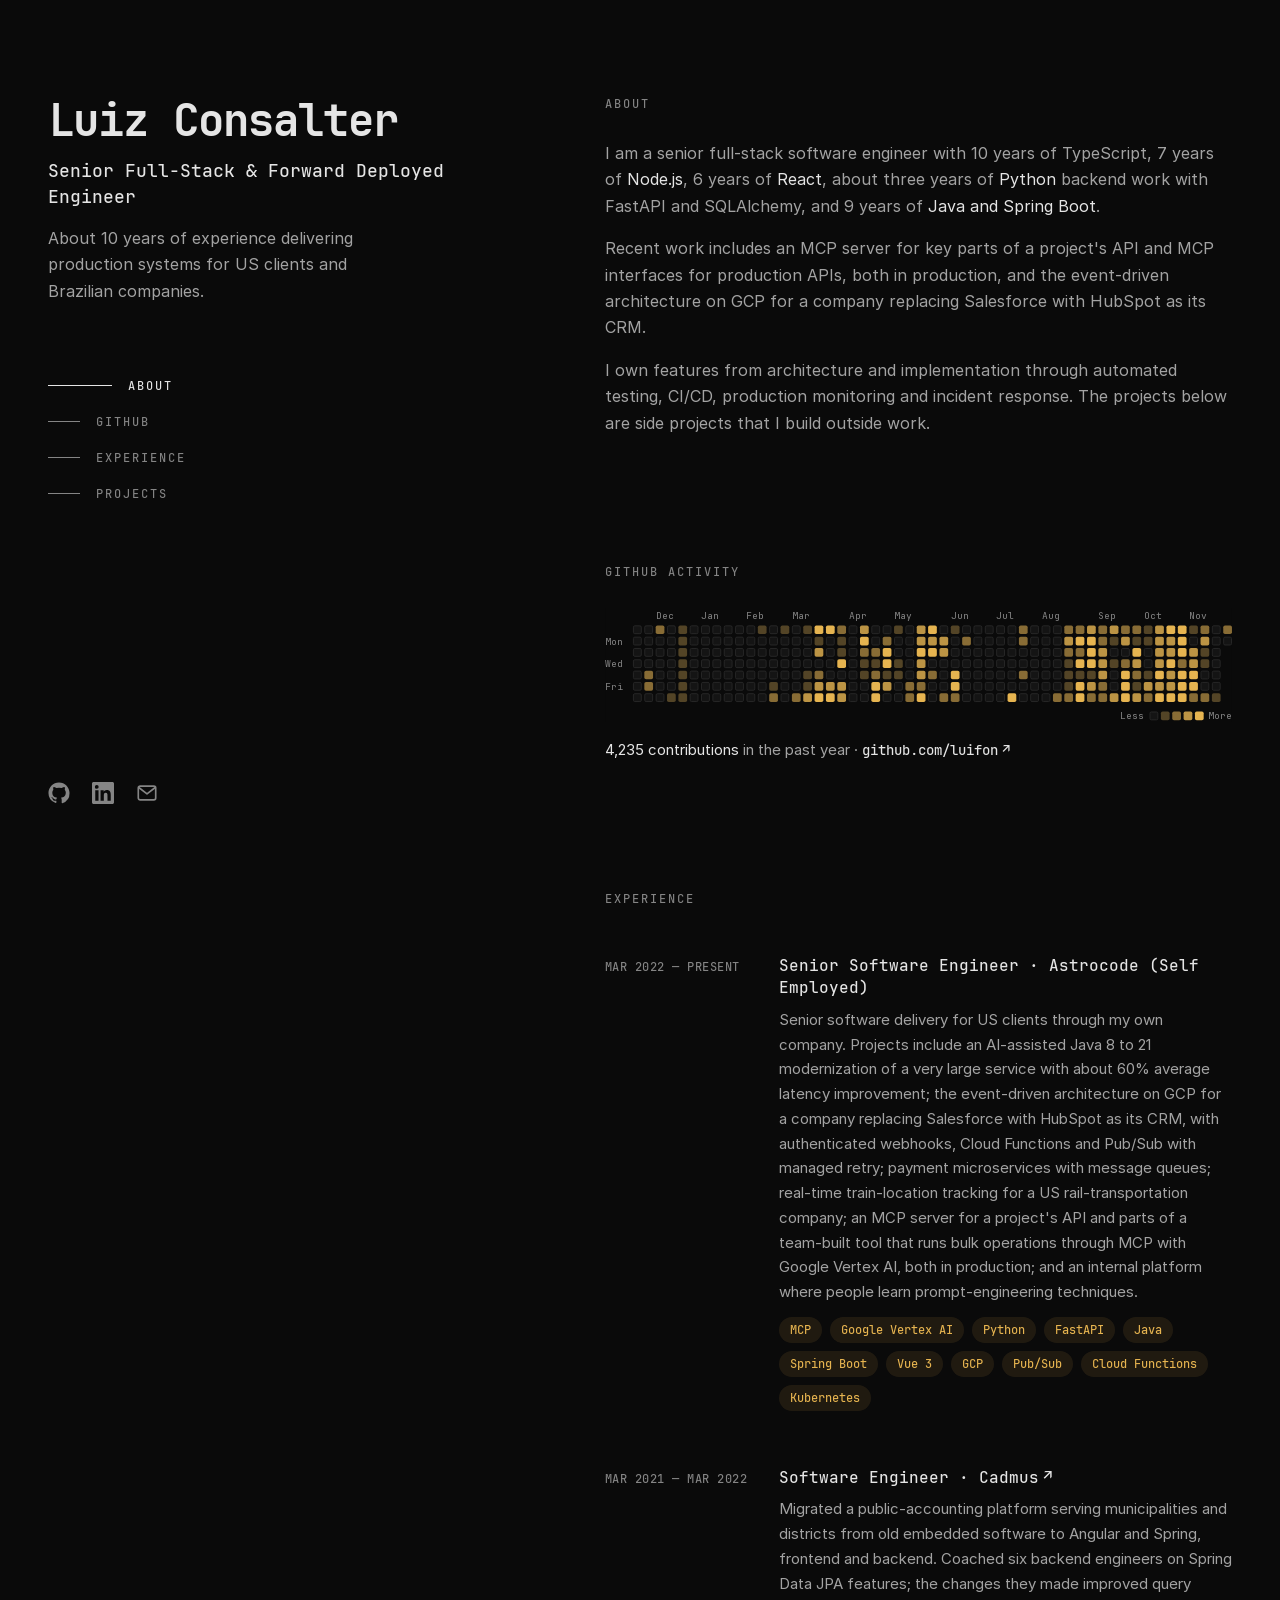
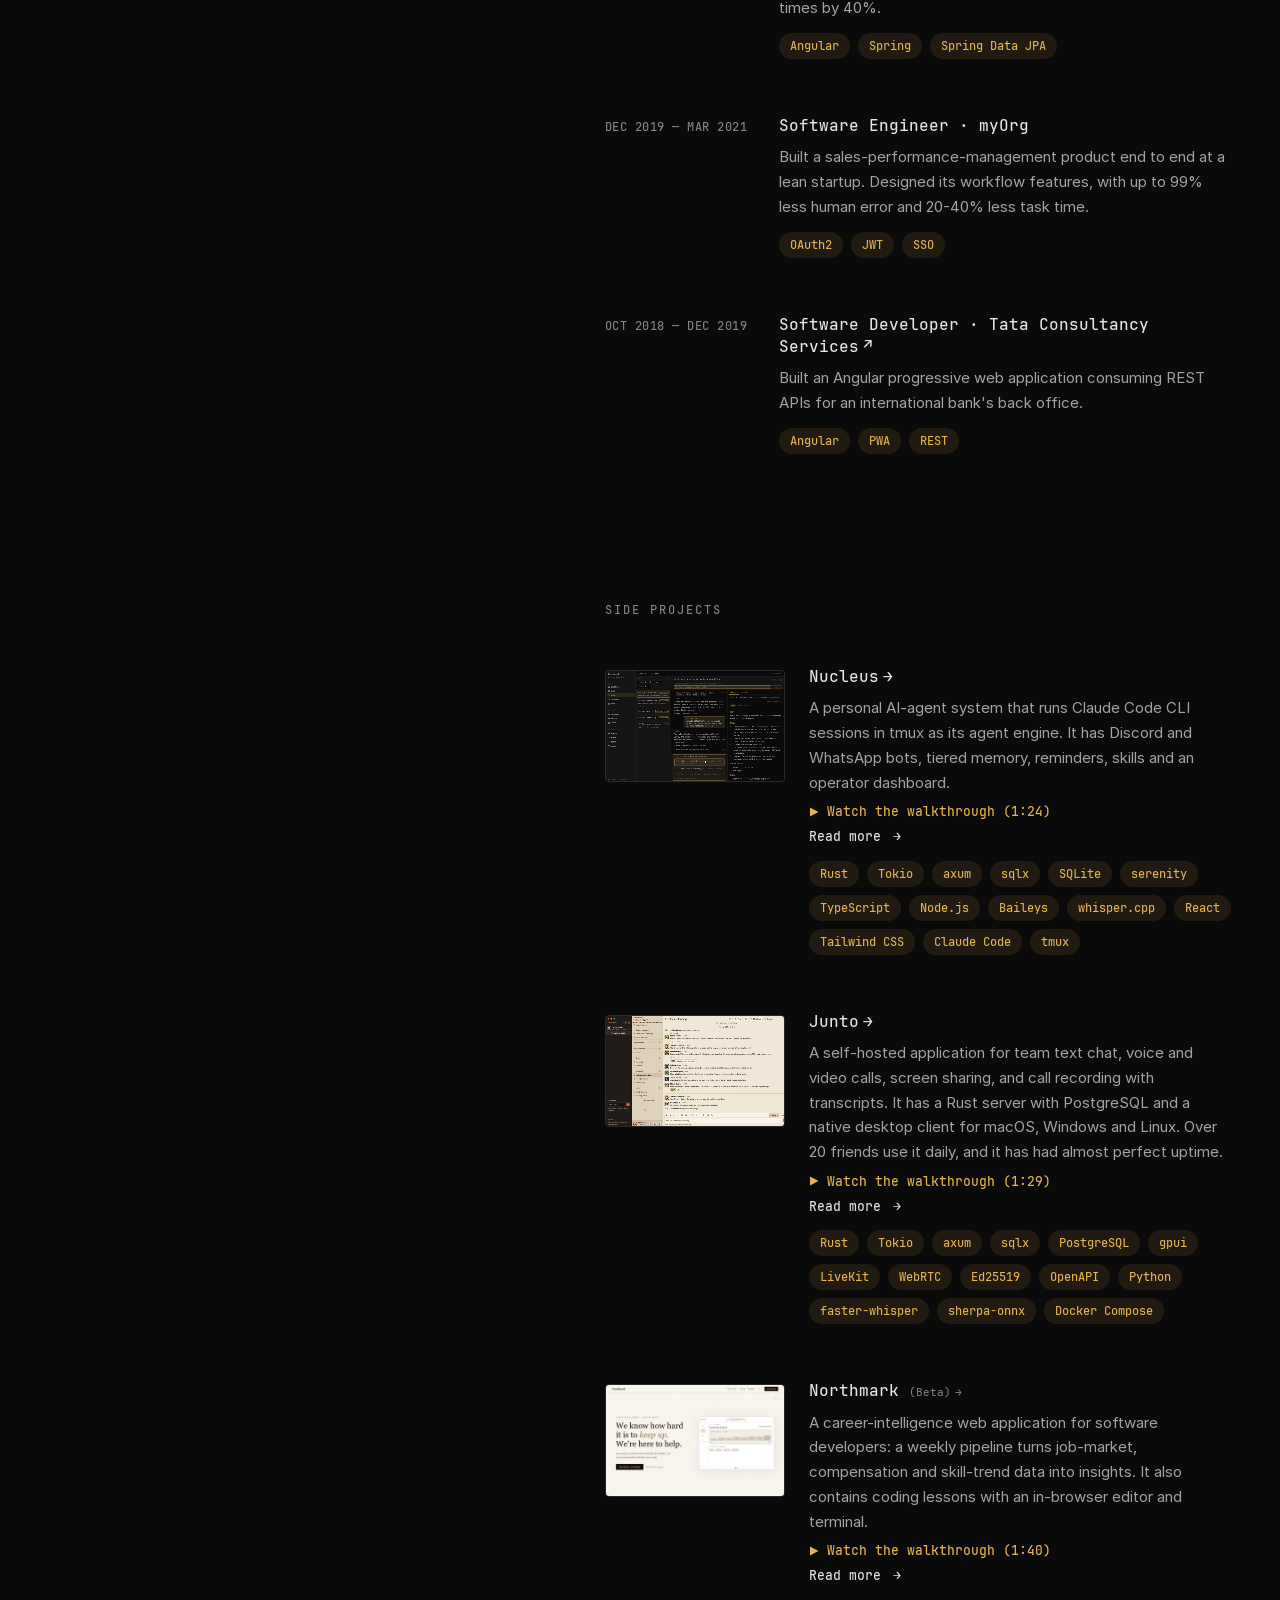
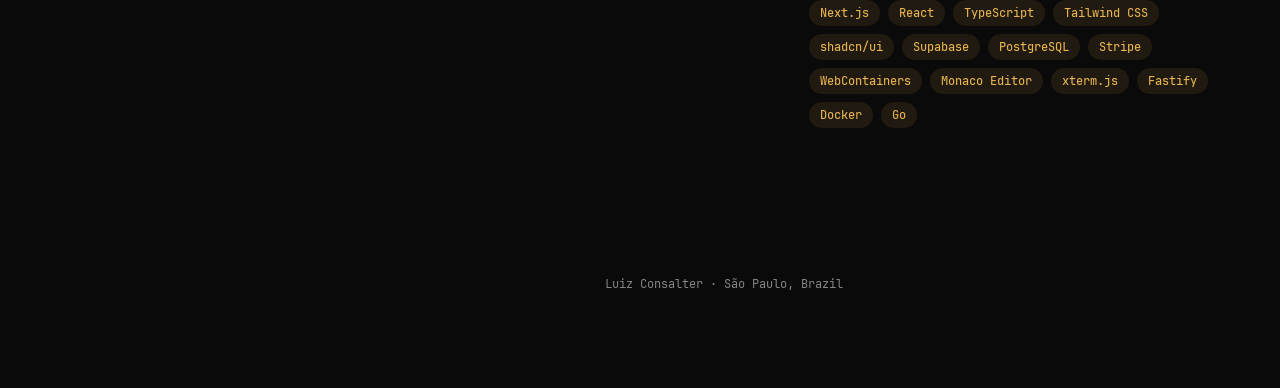
==== commit f3a55949: "Update GitHub activity (2026-11-23)" ====
--- a/index.html
+++ b/index.html
@@ -64,7 +64,7 @@
     <section id="github" aria-label="GitHub activity">
       <h2>GitHub activity</h2>
       <!-- github-activity:start (generated by scripts/github-activity.mjs; do not edit by hand) -->
-      <div class="heatmap"><a href="https://github.com/luifon"><img src="images/github-activity.svg?v=2026-11-22" width="718" height="131" alt="Heatmap of GitHub contributions by day: 4,235 contributions on GitHub from Nov 23, 2025 to Nov 22, 2026." decoding="async"></a></div>
+      <div class="heatmap"><a href="https://github.com/luifon"><img src="images/github-activity.svg?v=2026-11-23" width="718" height="131" alt="Heatmap of GitHub contributions by day: 4,235 contributions on GitHub from Nov 23, 2025 to Nov 23, 2026." decoding="async"></a></div>
       <p class="activity"><span class="strong">4,235 contributions</span> in the past year · <a href="https://github.com/luifon" class="more-inline">github.com/luifon<span aria-hidden="true">↗</span></a></p>
       <!-- github-activity:end -->
     </section>
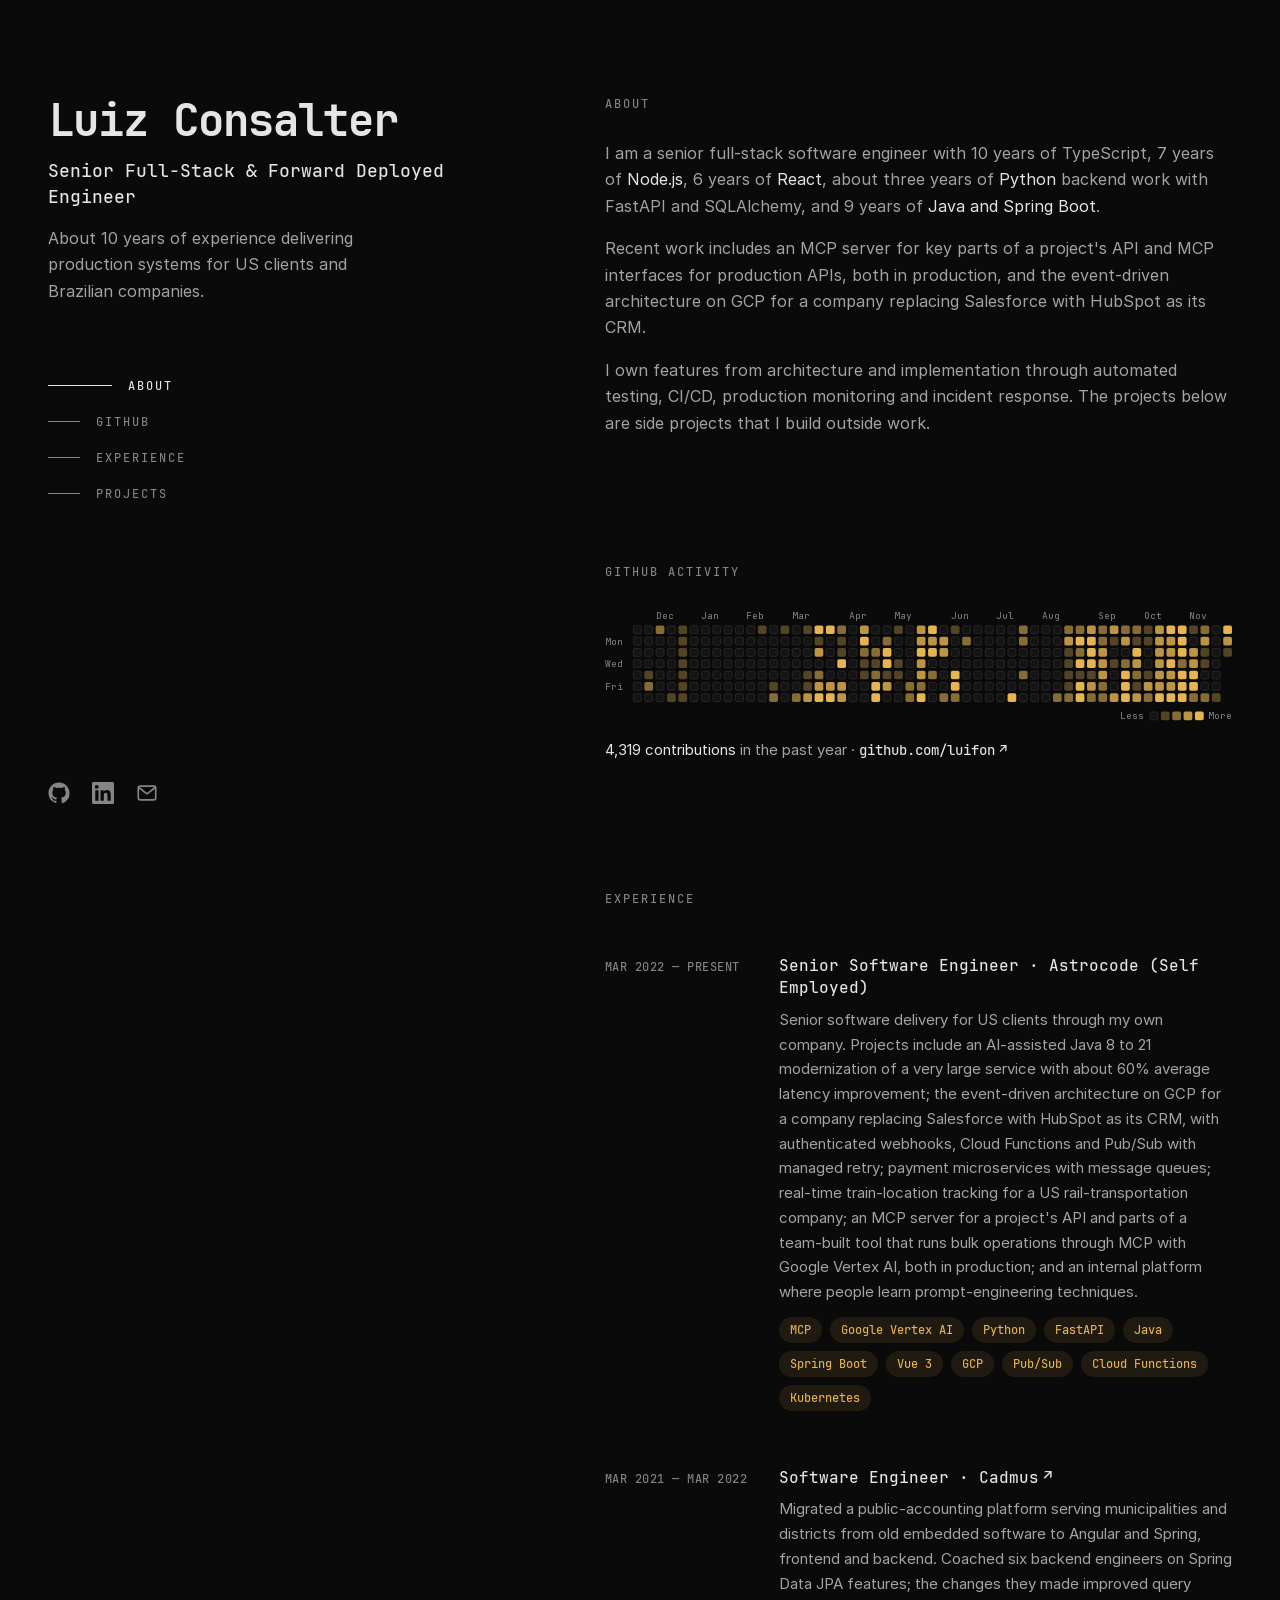
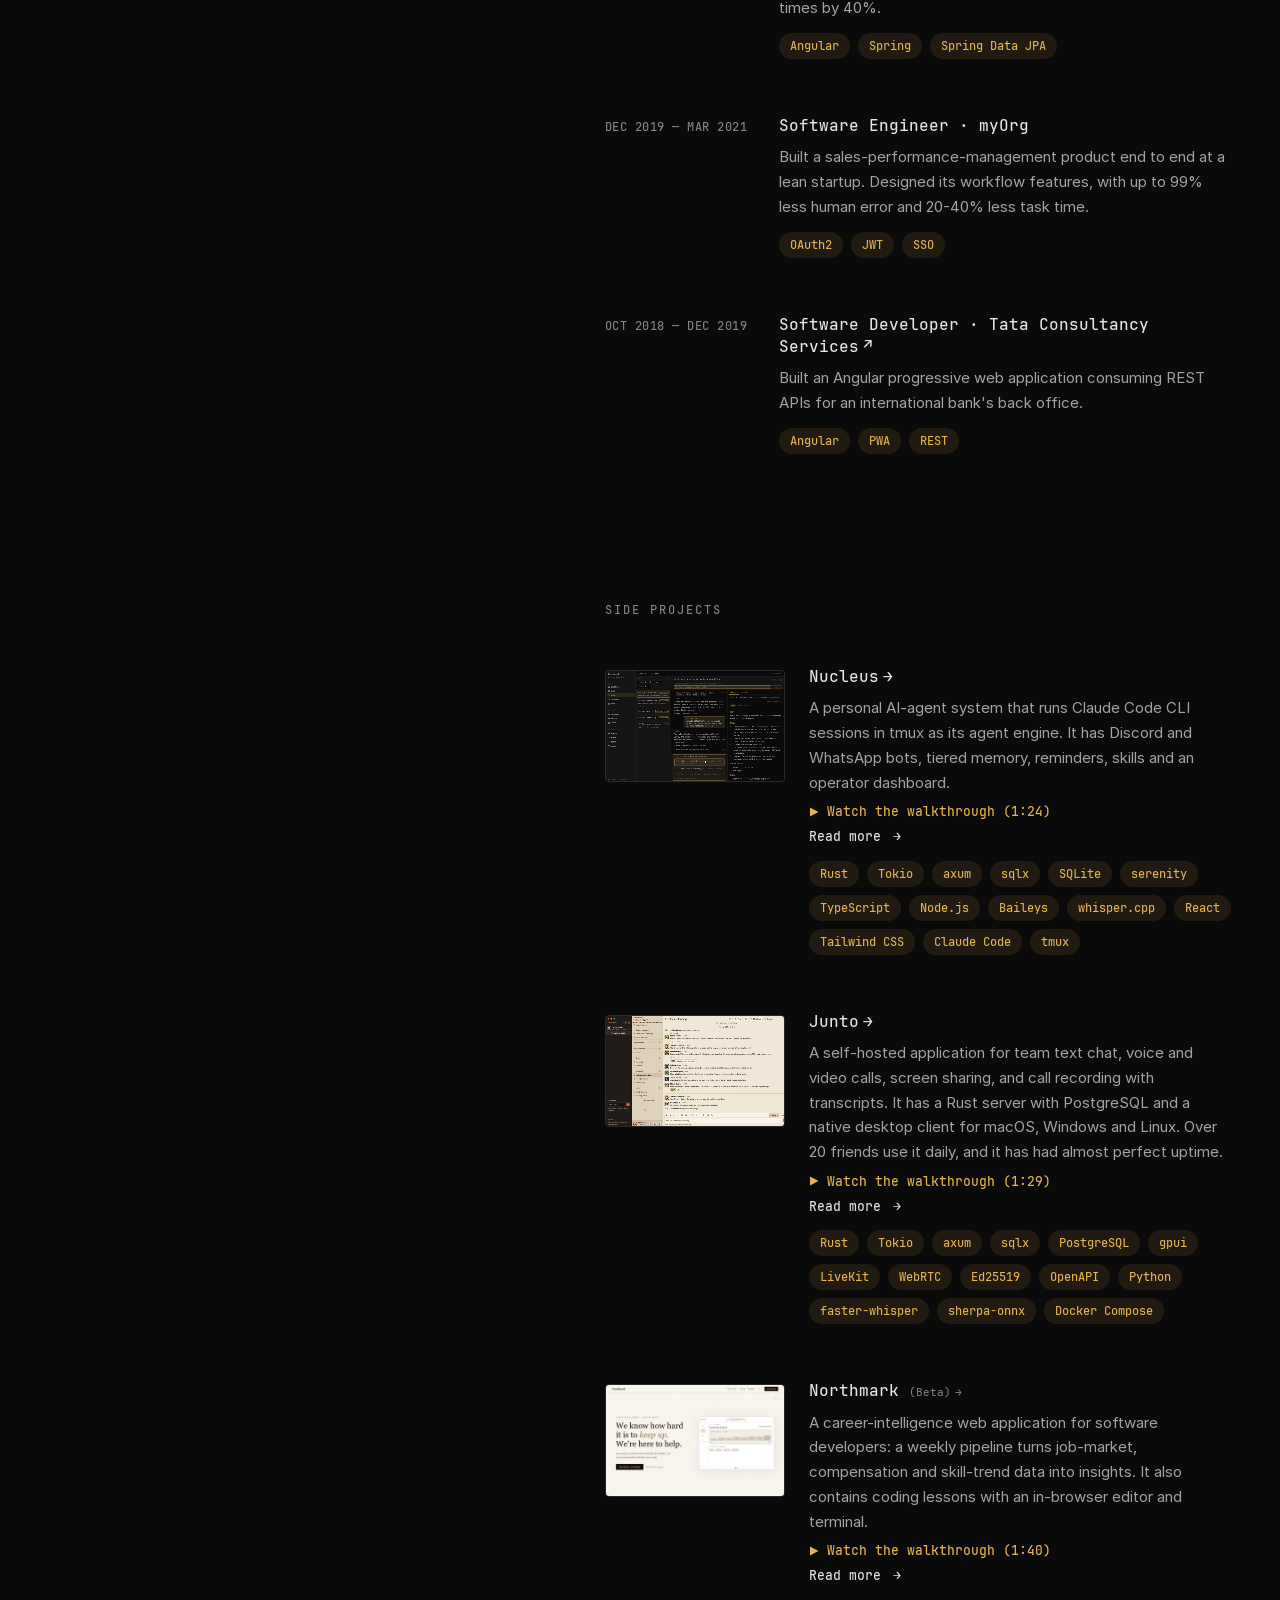
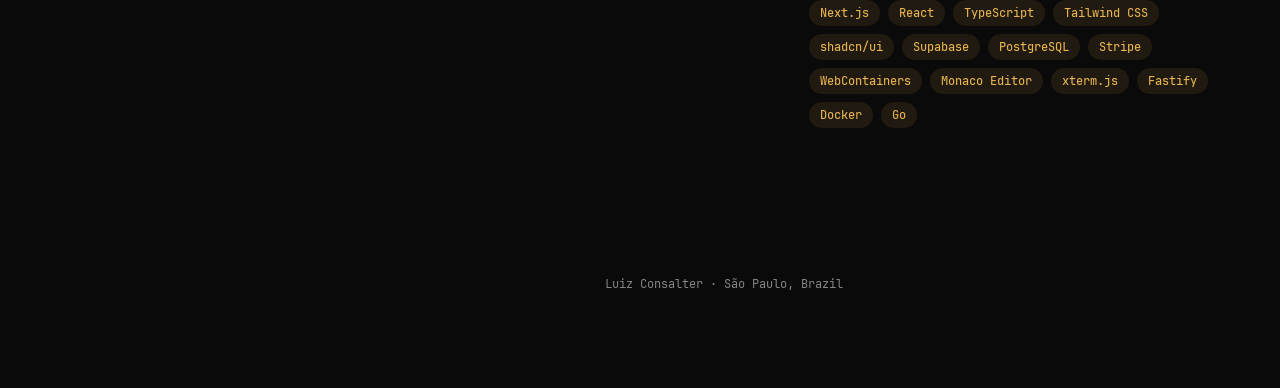
==== commit a1cfe845: "Update GitHub activity (2026-11-24)" ====
--- a/index.html
+++ b/index.html
@@ -64,8 +64,8 @@
     <section id="github" aria-label="GitHub activity">
       <h2>GitHub activity</h2>
       <!-- github-activity:start (generated by scripts/github-activity.mjs; do not edit by hand) -->
-      <div class="heatmap"><a href="https://github.com/luifon"><img src="images/github-activity.svg?v=2026-11-23" width="718" height="131" alt="Heatmap of GitHub contributions by day: 4,235 contributions on GitHub from Nov 23, 2025 to Nov 23, 2026." decoding="async"></a></div>
-      <p class="activity"><span class="strong">4,235 contributions</span> in the past year · <a href="https://github.com/luifon" class="more-inline">github.com/luifon<span aria-hidden="true">↗</span></a></p>
+      <div class="heatmap"><a href="https://github.com/luifon"><img src="images/github-activity.svg?v=2026-11-24" width="718" height="131" alt="Heatmap of GitHub contributions by day: 4,319 contributions on GitHub from Nov 23, 2025 to Nov 24, 2026." decoding="async"></a></div>
+      <p class="activity"><span class="strong">4,319 contributions</span> in the past year · <a href="https://github.com/luifon" class="more-inline">github.com/luifon<span aria-hidden="true">↗</span></a></p>
       <!-- github-activity:end -->
     </section>
 
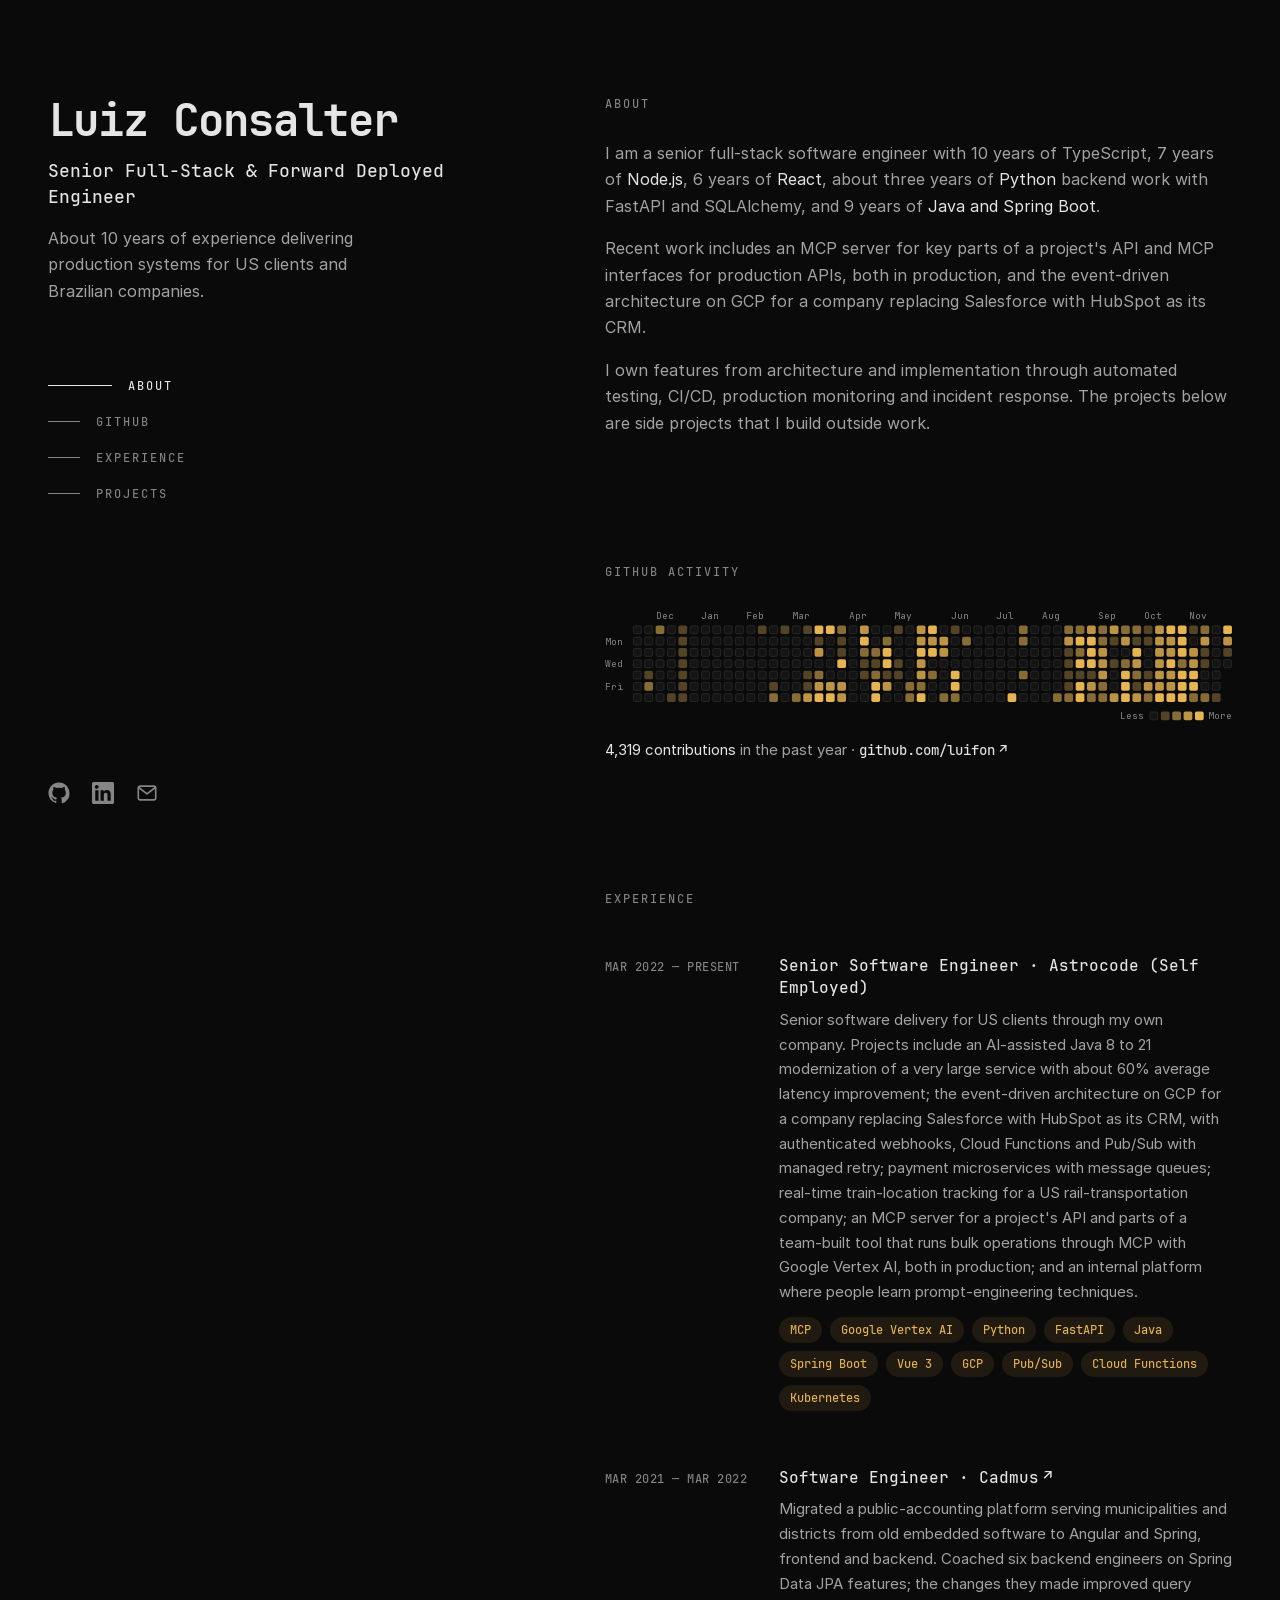
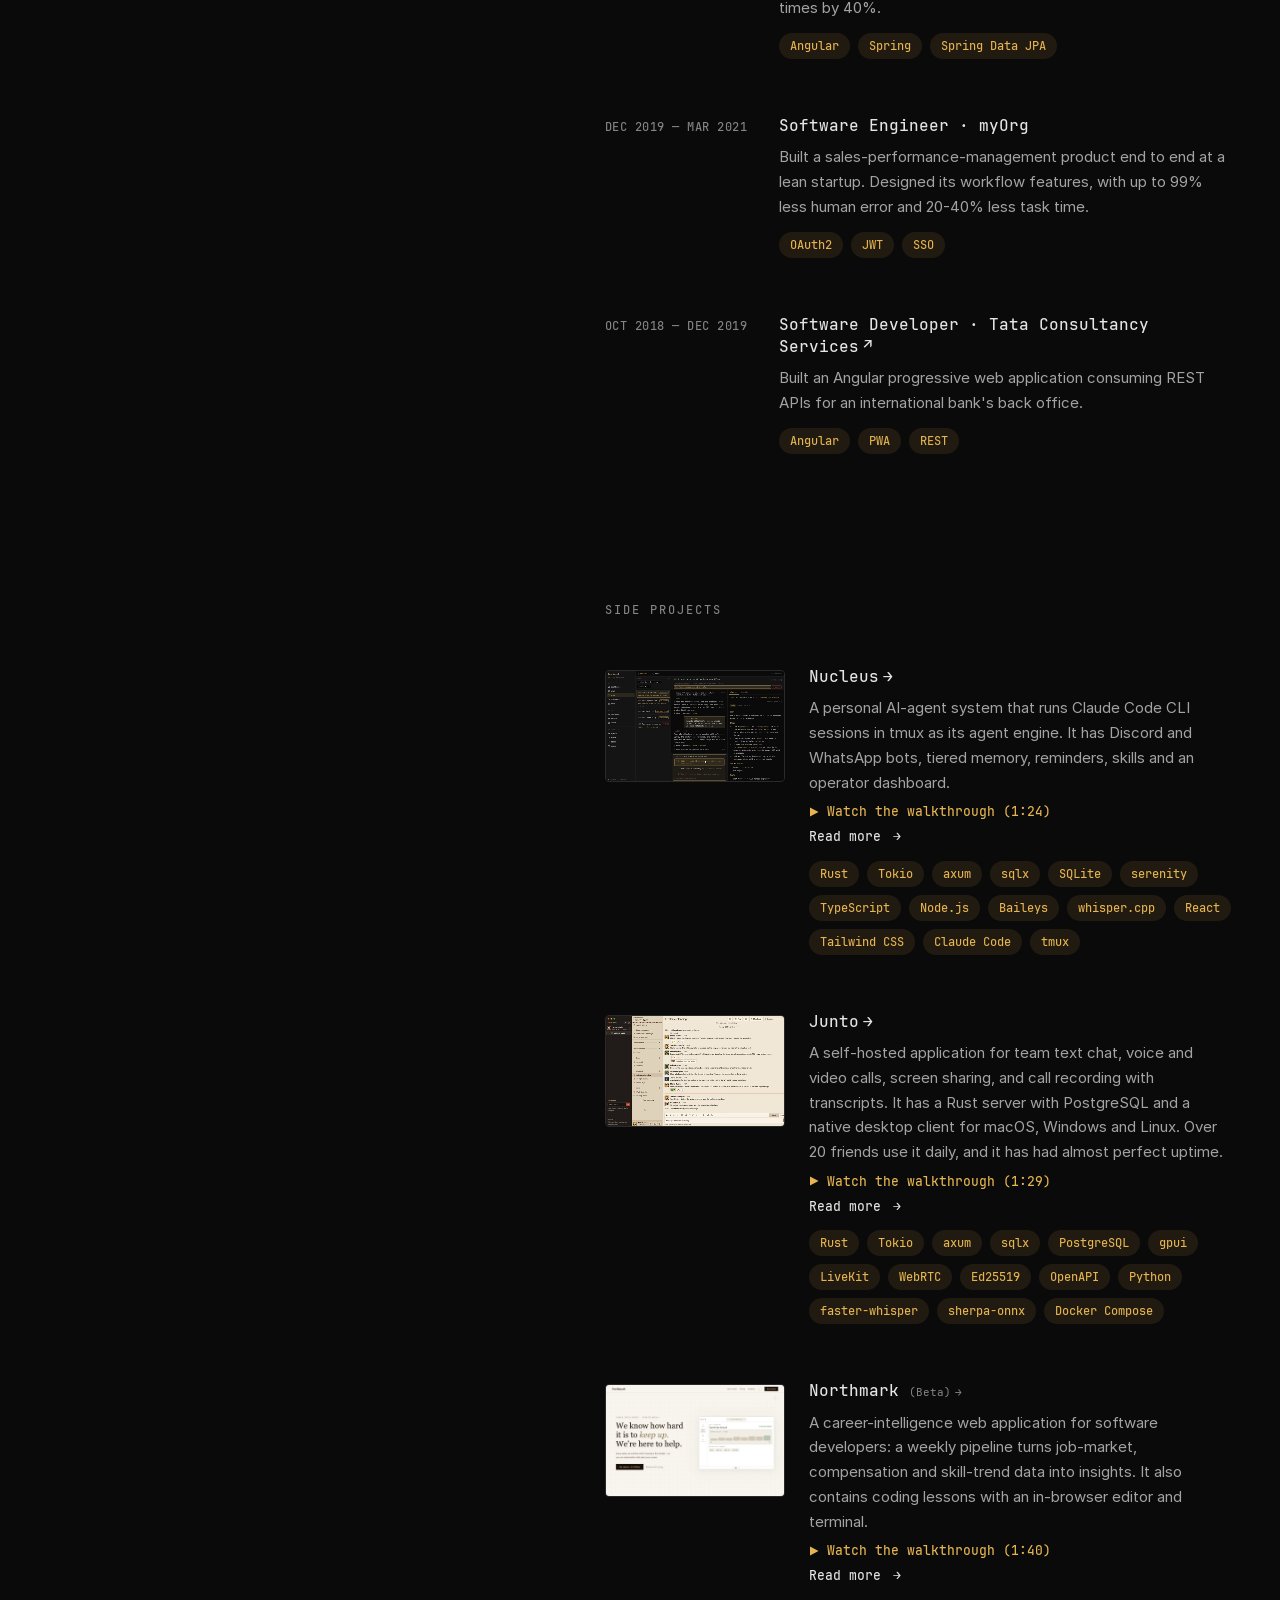
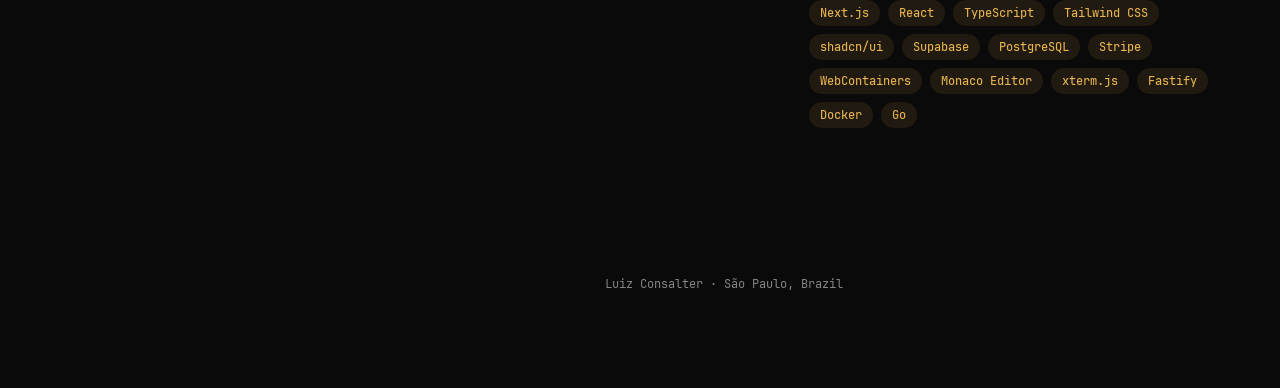
==== commit daee0a89: "Update GitHub activity (2026-11-25)" ====
--- a/index.html
+++ b/index.html
@@ -64,7 +64,7 @@
     <section id="github" aria-label="GitHub activity">
       <h2>GitHub activity</h2>
       <!-- github-activity:start (generated by scripts/github-activity.mjs; do not edit by hand) -->
-      <div class="heatmap"><a href="https://github.com/luifon"><img src="images/github-activity.svg?v=2026-11-24" width="718" height="131" alt="Heatmap of GitHub contributions by day: 4,319 contributions on GitHub from Nov 23, 2025 to Nov 24, 2026." decoding="async"></a></div>
+      <div class="heatmap"><a href="https://github.com/luifon"><img src="images/github-activity.svg?v=2026-11-25" width="718" height="131" alt="Heatmap of GitHub contributions by day: 4,319 contributions on GitHub from Nov 23, 2025 to Nov 25, 2026." decoding="async"></a></div>
       <p class="activity"><span class="strong">4,319 contributions</span> in the past year · <a href="https://github.com/luifon" class="more-inline">github.com/luifon<span aria-hidden="true">↗</span></a></p>
       <!-- github-activity:end -->
     </section>
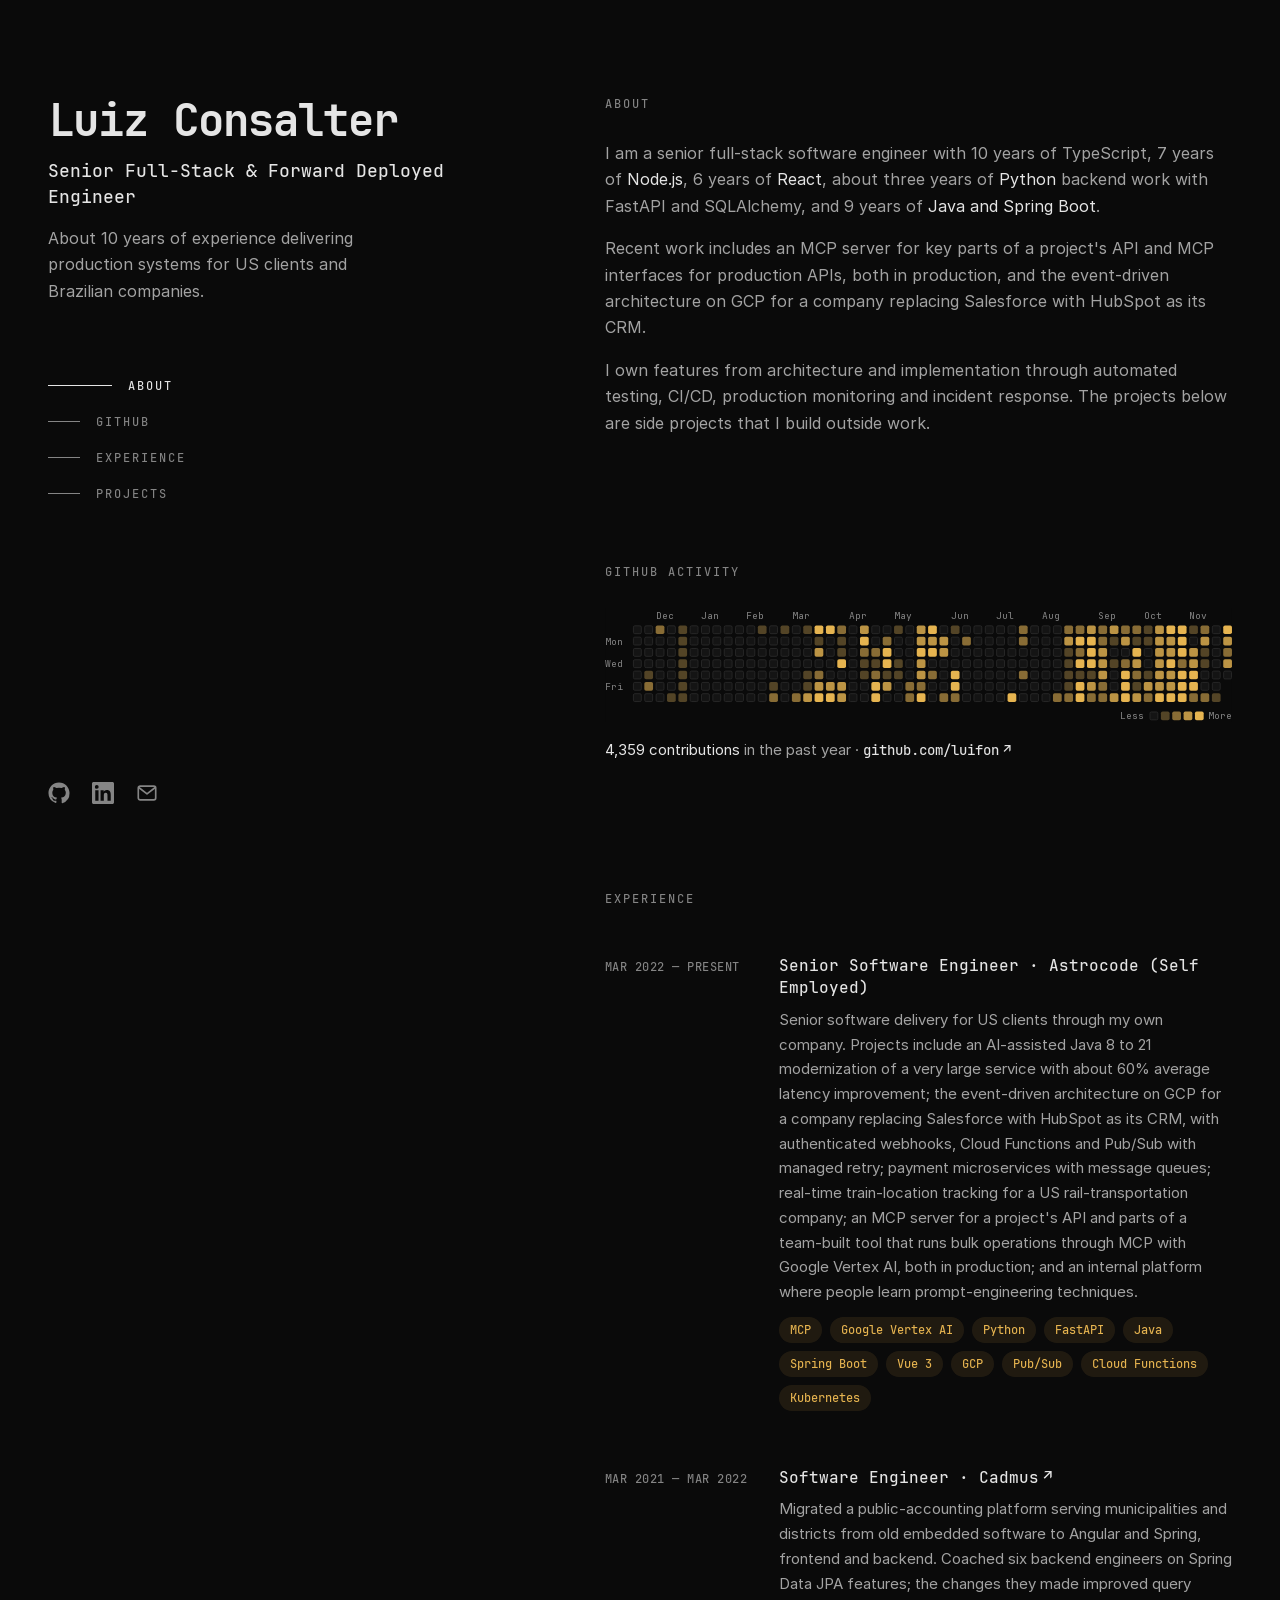
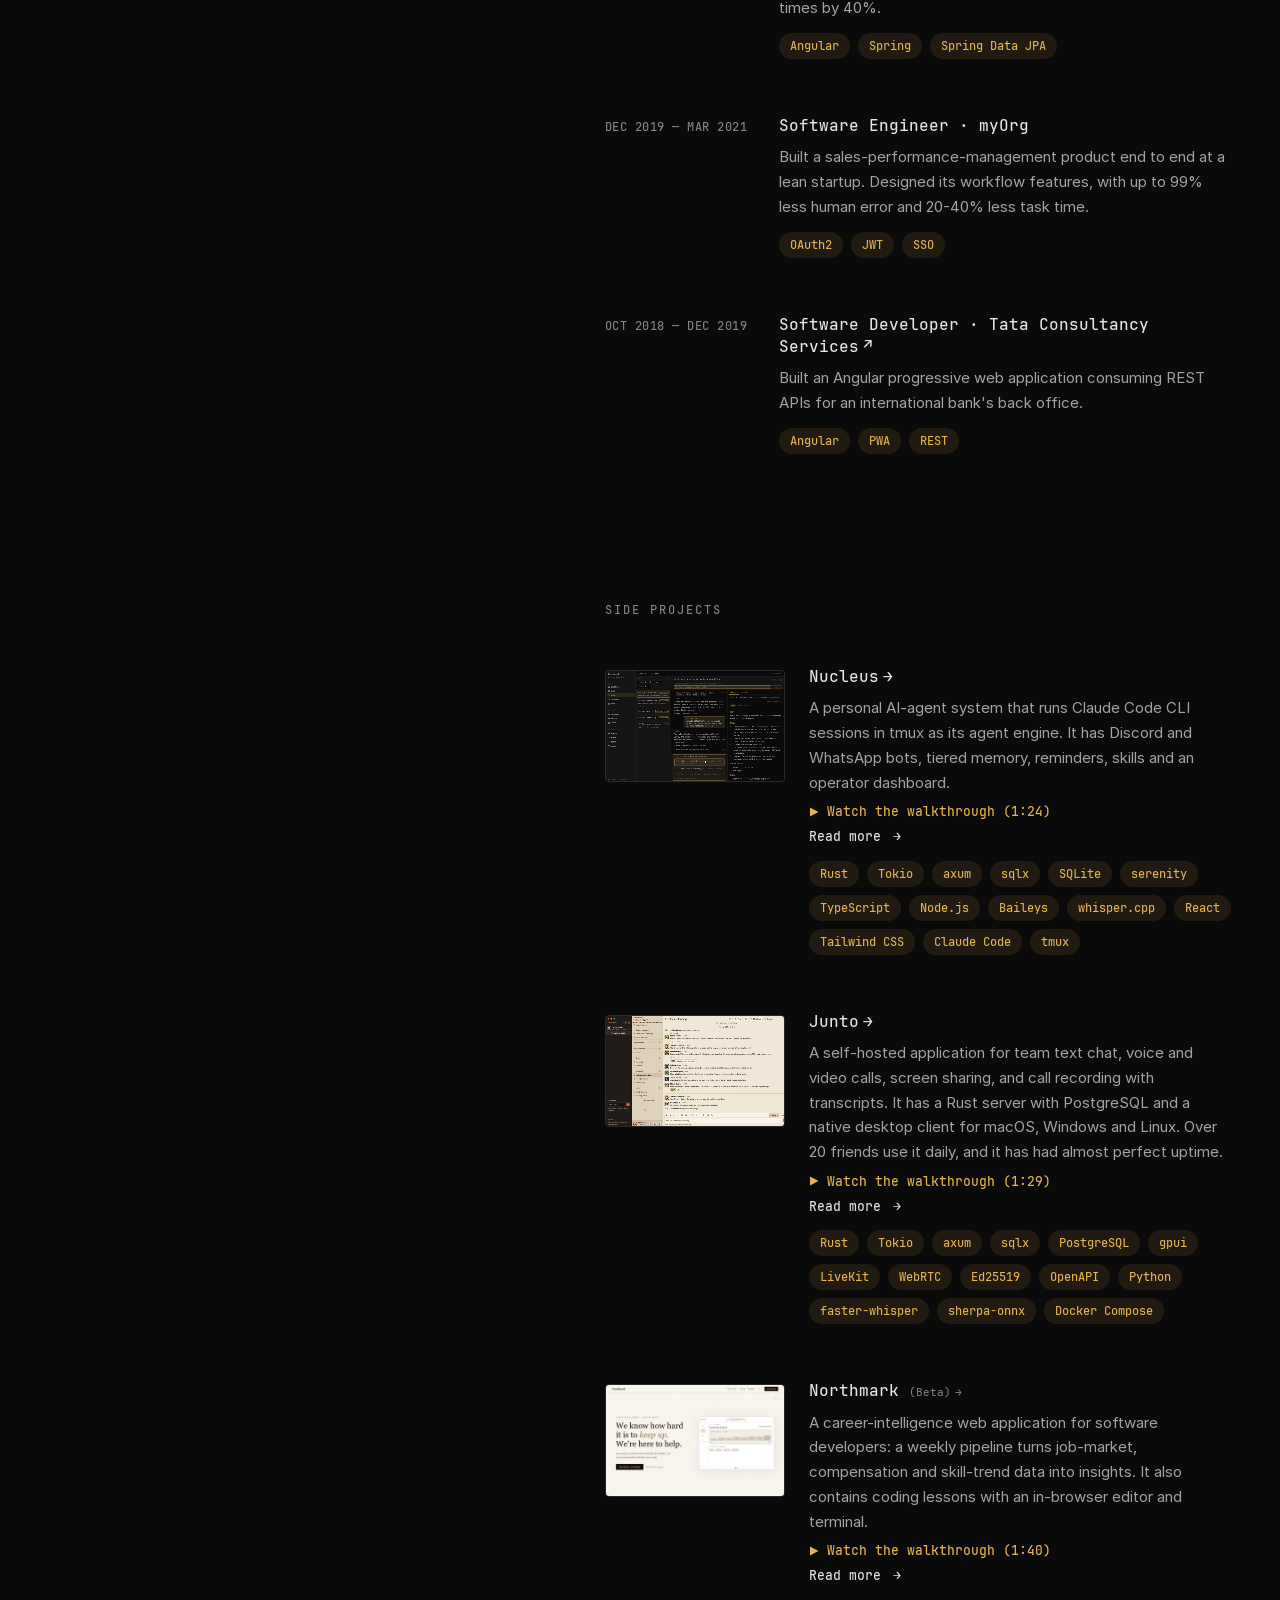
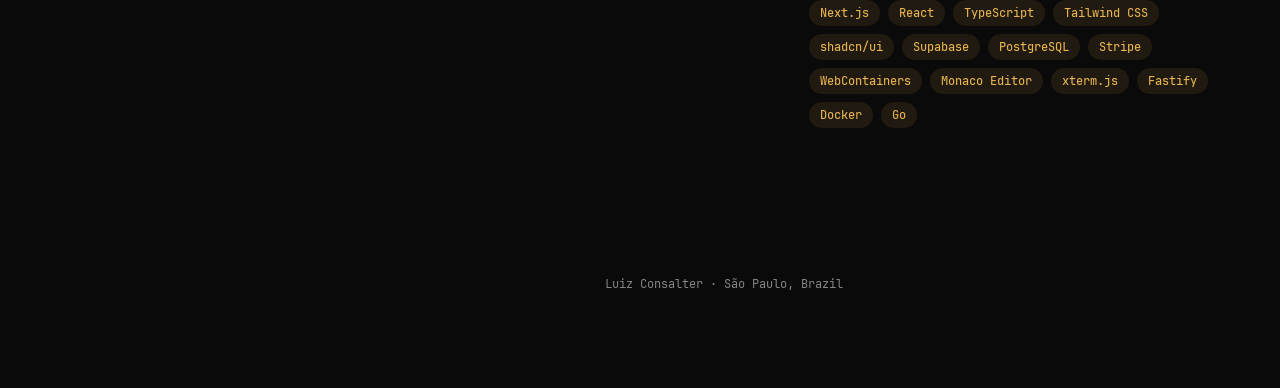
==== commit 4f6a52cb: "Update GitHub activity (2026-11-26)" ====
--- a/index.html
+++ b/index.html
@@ -64,8 +64,8 @@
     <section id="github" aria-label="GitHub activity">
       <h2>GitHub activity</h2>
       <!-- github-activity:start (generated by scripts/github-activity.mjs; do not edit by hand) -->
-      <div class="heatmap"><a href="https://github.com/luifon"><img src="images/github-activity.svg?v=2026-11-25" width="718" height="131" alt="Heatmap of GitHub contributions by day: 4,319 contributions on GitHub from Nov 23, 2025 to Nov 25, 2026." decoding="async"></a></div>
-      <p class="activity"><span class="strong">4,319 contributions</span> in the past year · <a href="https://github.com/luifon" class="more-inline">github.com/luifon<span aria-hidden="true">↗</span></a></p>
+      <div class="heatmap"><a href="https://github.com/luifon"><img src="images/github-activity.svg?v=2026-11-26" width="718" height="131" alt="Heatmap of GitHub contributions by day: 4,359 contributions on GitHub from Nov 23, 2025 to Nov 26, 2026." decoding="async"></a></div>
+      <p class="activity"><span class="strong">4,359 contributions</span> in the past year · <a href="https://github.com/luifon" class="more-inline">github.com/luifon<span aria-hidden="true">↗</span></a></p>
       <!-- github-activity:end -->
     </section>
 
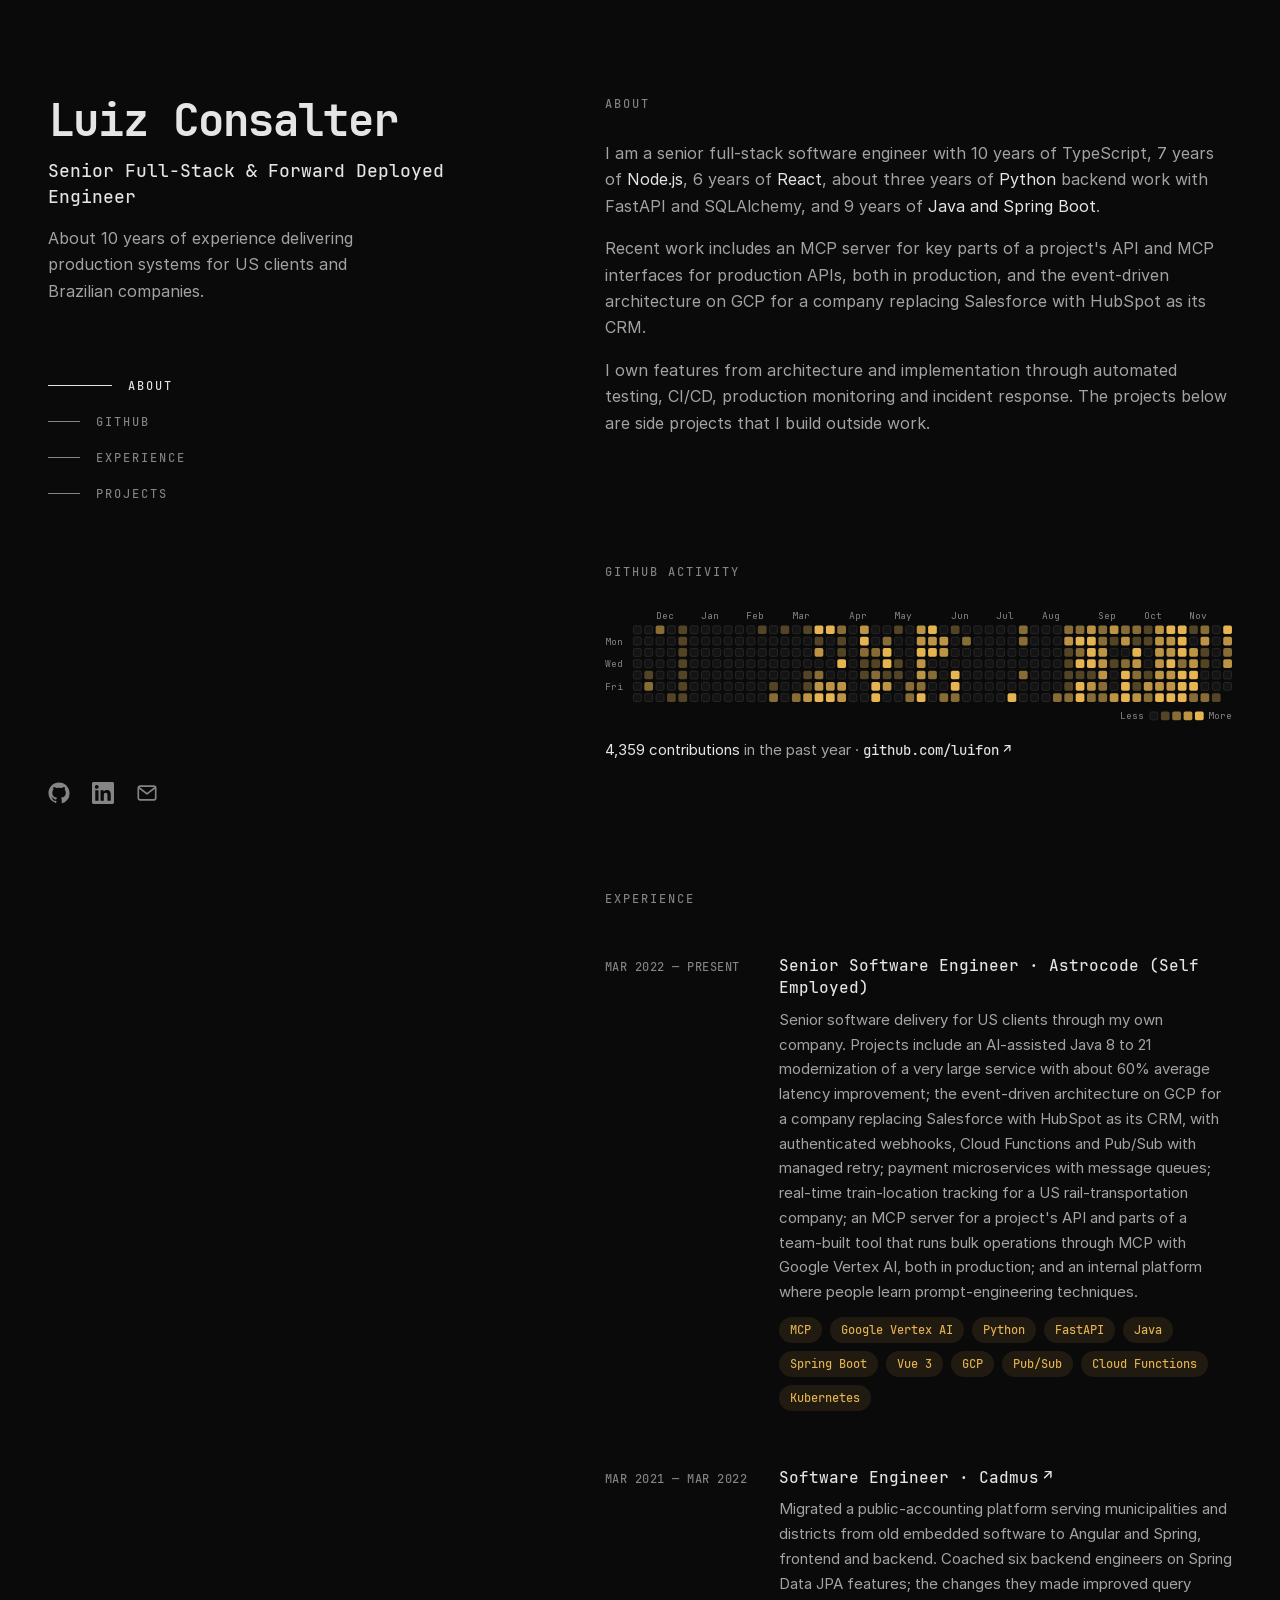
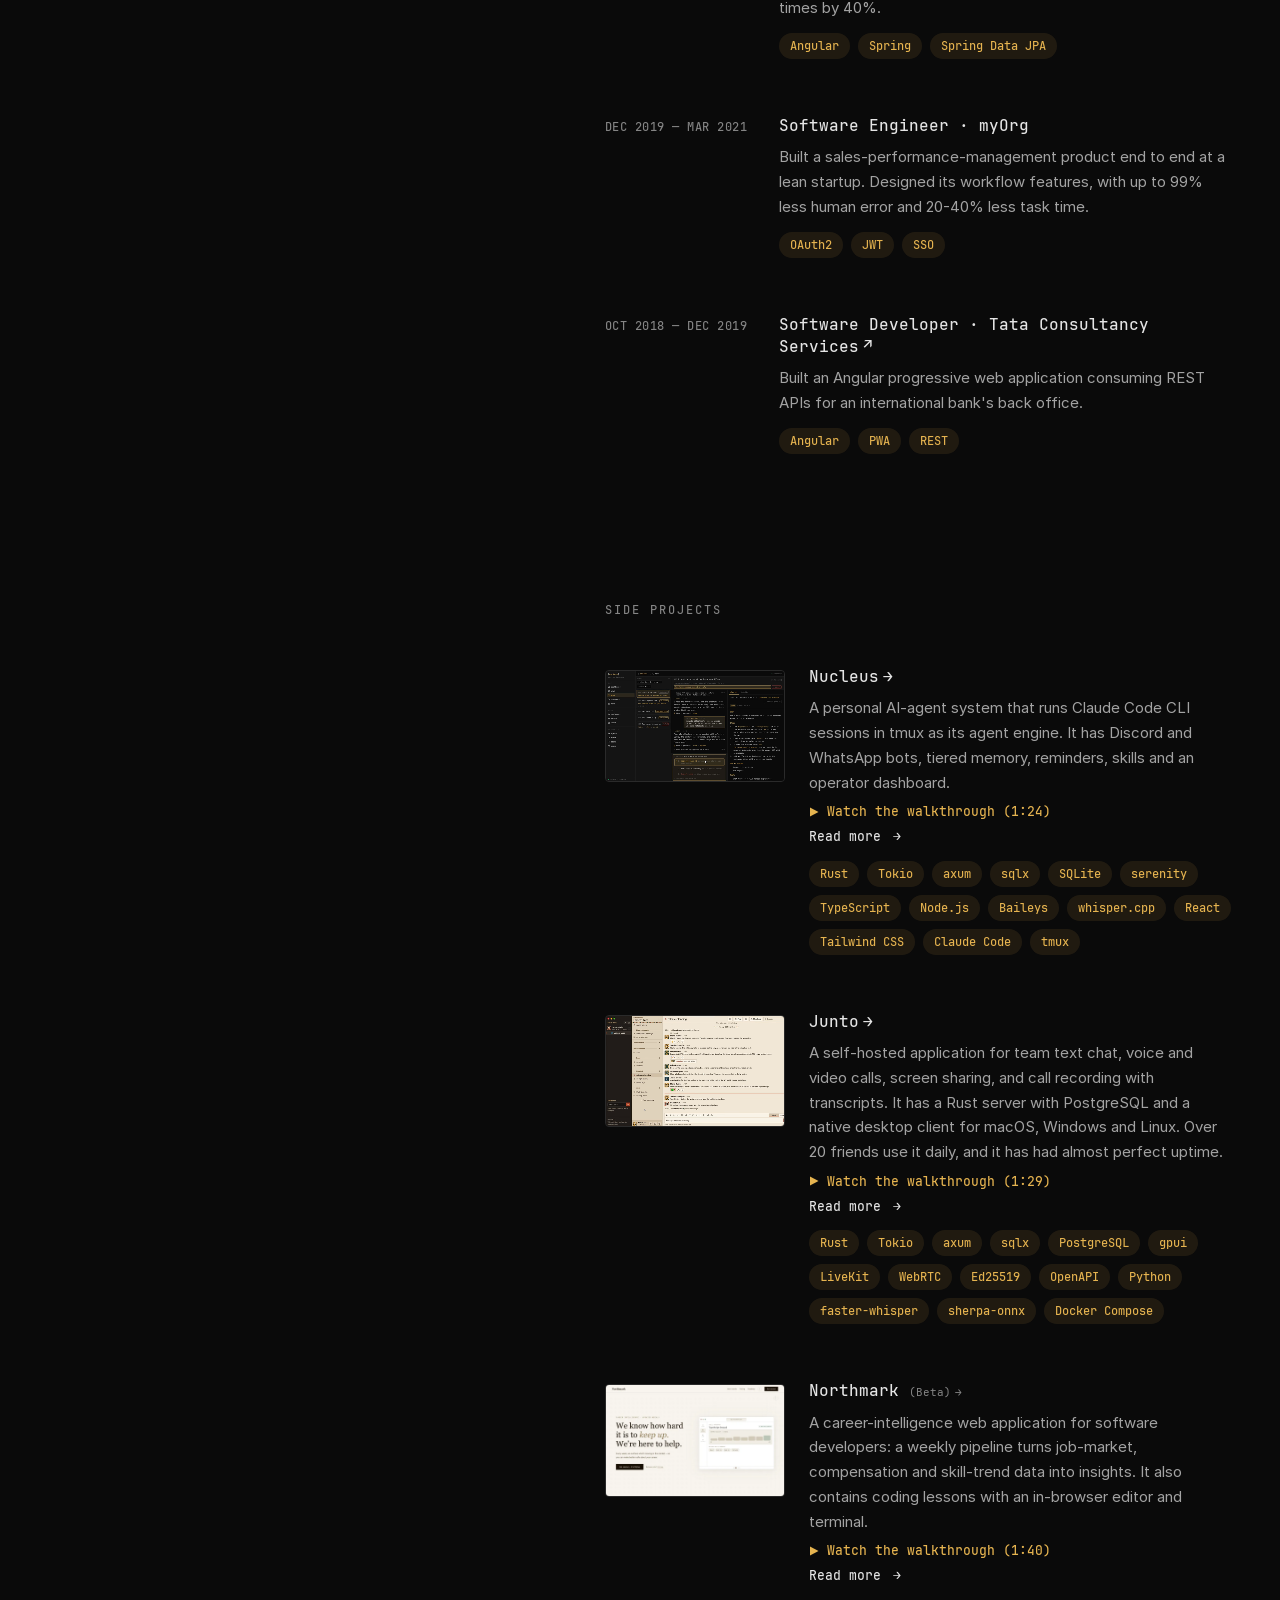
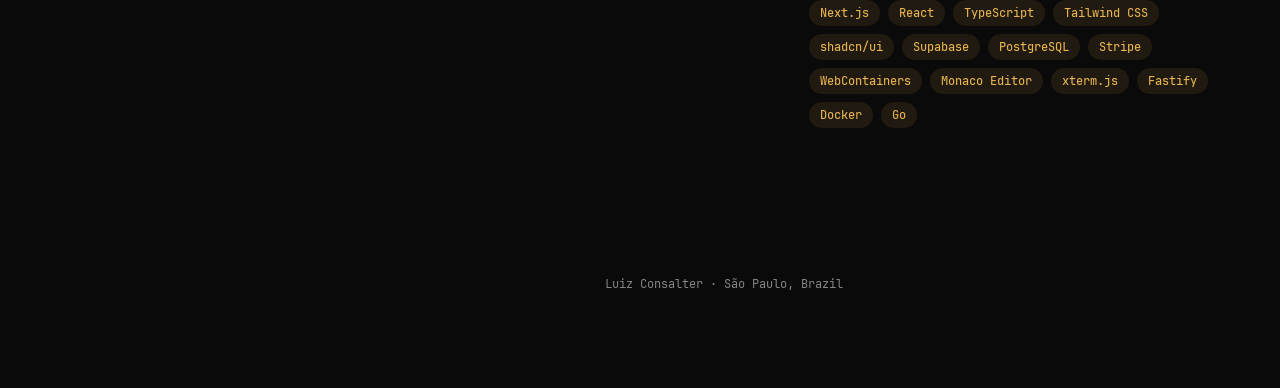
==== commit f6a21a05: "Update GitHub activity (2026-11-27)" ====
--- a/index.html
+++ b/index.html
@@ -64,7 +64,7 @@
     <section id="github" aria-label="GitHub activity">
       <h2>GitHub activity</h2>
       <!-- github-activity:start (generated by scripts/github-activity.mjs; do not edit by hand) -->
-      <div class="heatmap"><a href="https://github.com/luifon"><img src="images/github-activity.svg?v=2026-11-26" width="718" height="131" alt="Heatmap of GitHub contributions by day: 4,359 contributions on GitHub from Nov 23, 2025 to Nov 26, 2026." decoding="async"></a></div>
+      <div class="heatmap"><a href="https://github.com/luifon"><img src="images/github-activity.svg?v=2026-11-27" width="718" height="131" alt="Heatmap of GitHub contributions by day: 4,359 contributions on GitHub from Nov 23, 2025 to Nov 27, 2026." decoding="async"></a></div>
       <p class="activity"><span class="strong">4,359 contributions</span> in the past year · <a href="https://github.com/luifon" class="more-inline">github.com/luifon<span aria-hidden="true">↗</span></a></p>
       <!-- github-activity:end -->
     </section>
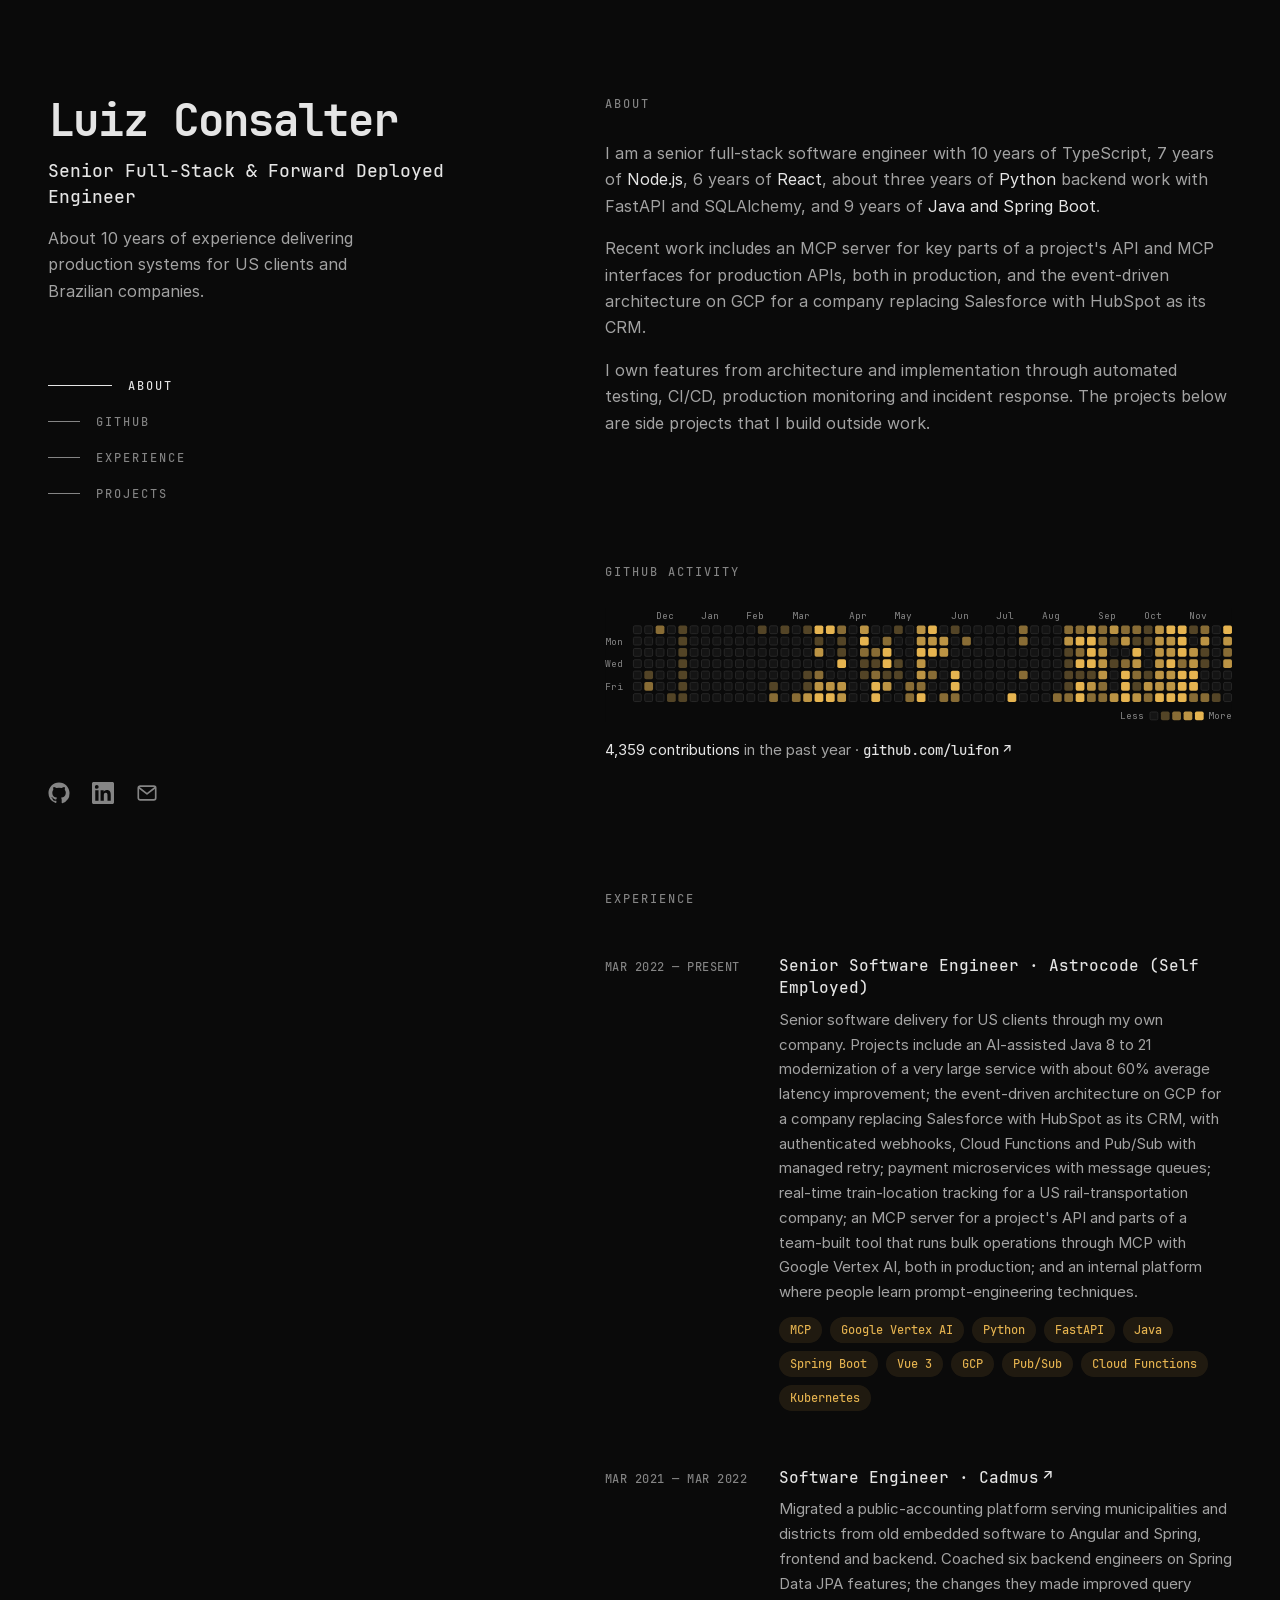
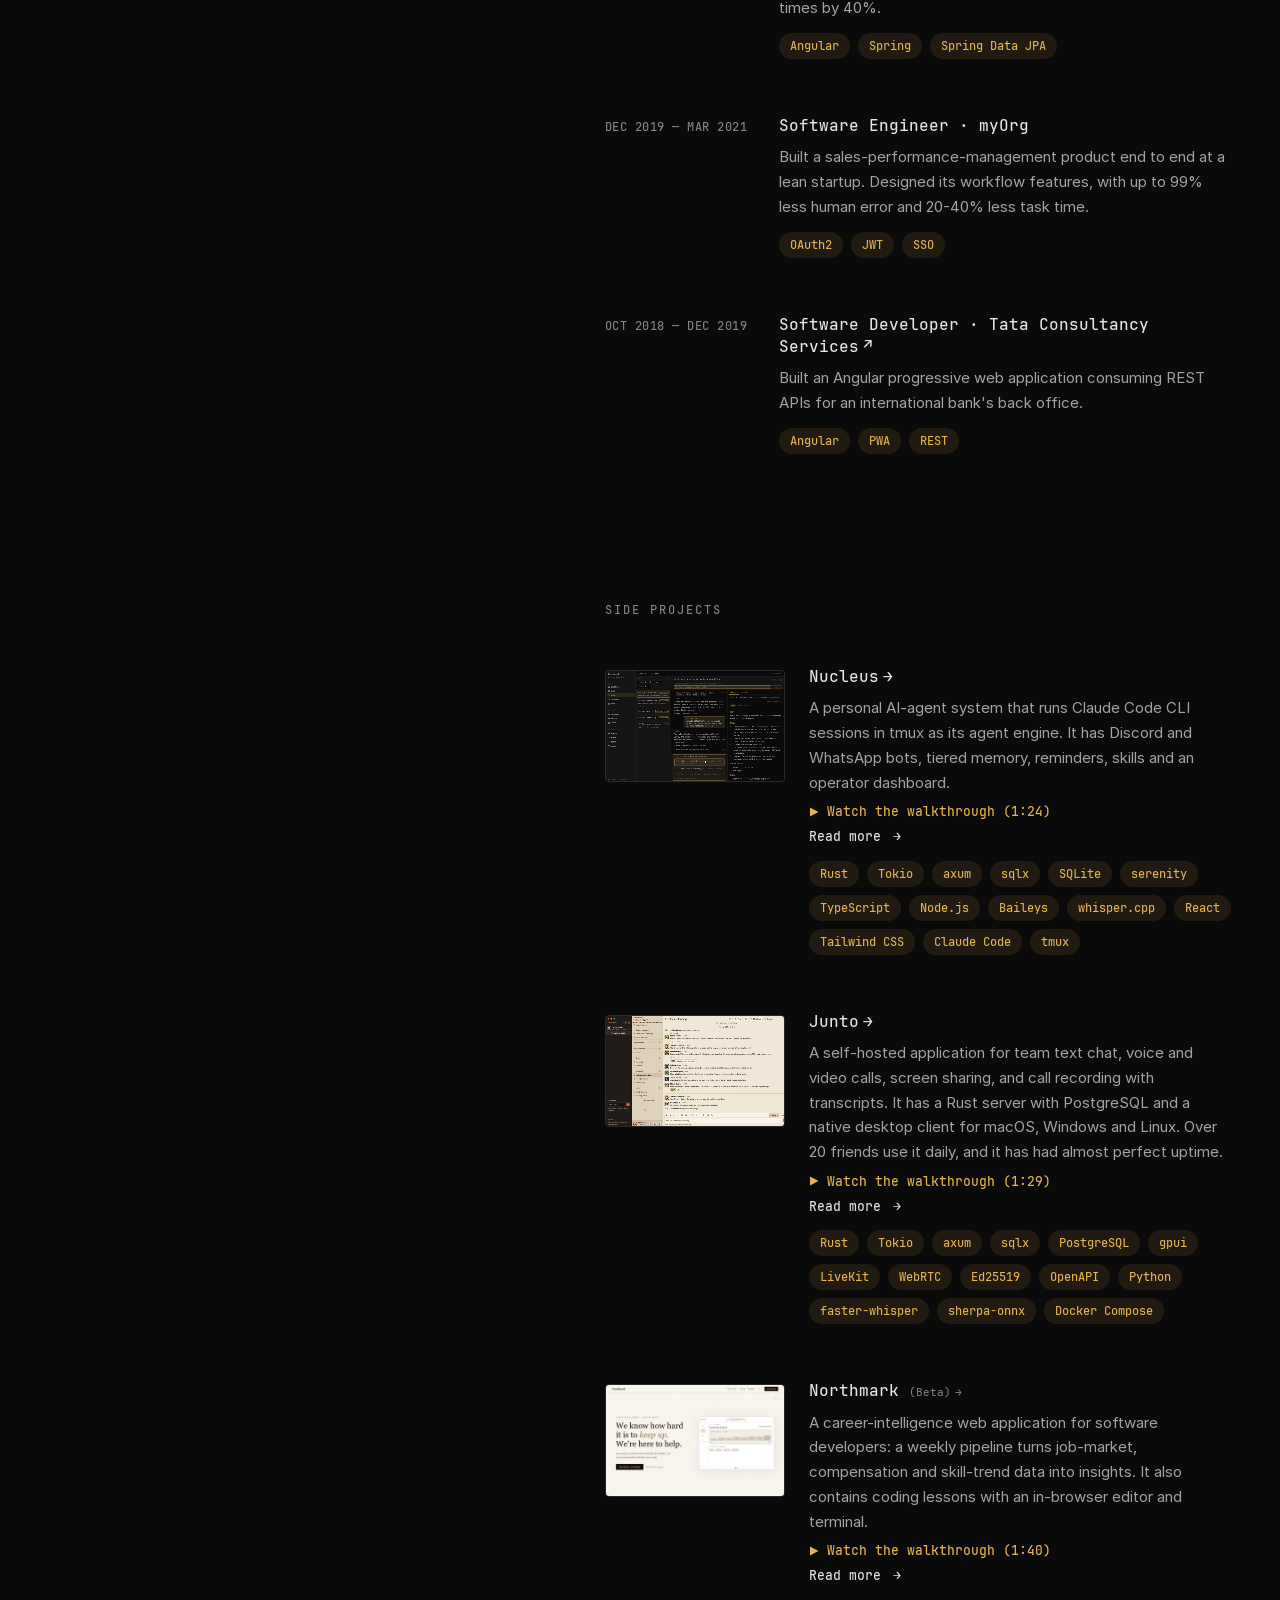
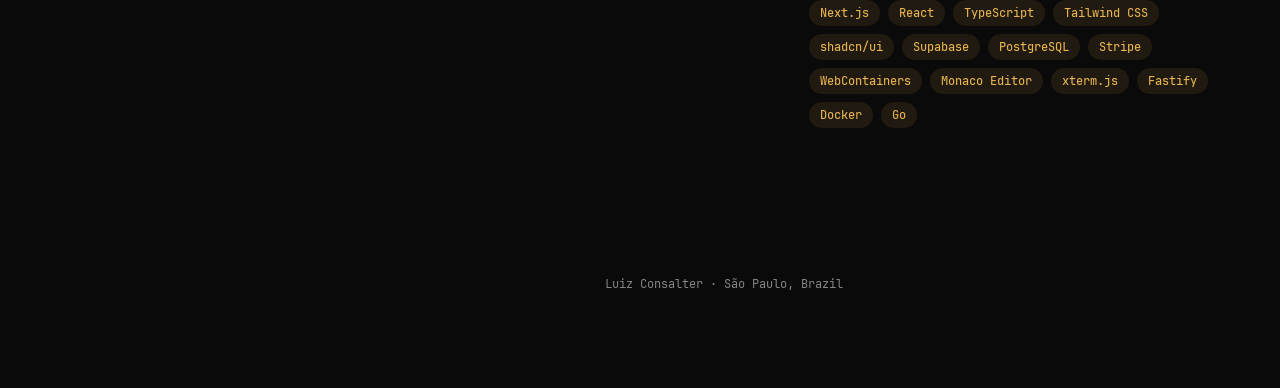
==== commit 98bcaeb8: "Update GitHub activity (2026-11-28)" ====
--- a/index.html
+++ b/index.html
@@ -64,7 +64,7 @@
     <section id="github" aria-label="GitHub activity">
       <h2>GitHub activity</h2>
       <!-- github-activity:start (generated by scripts/github-activity.mjs; do not edit by hand) -->
-      <div class="heatmap"><a href="https://github.com/luifon"><img src="images/github-activity.svg?v=2026-11-27" width="718" height="131" alt="Heatmap of GitHub contributions by day: 4,359 contributions on GitHub from Nov 23, 2025 to Nov 27, 2026." decoding="async"></a></div>
+      <div class="heatmap"><a href="https://github.com/luifon"><img src="images/github-activity.svg?v=2026-11-28" width="718" height="131" alt="Heatmap of GitHub contributions by day: 4,359 contributions on GitHub from Nov 23, 2025 to Nov 28, 2026." decoding="async"></a></div>
       <p class="activity"><span class="strong">4,359 contributions</span> in the past year · <a href="https://github.com/luifon" class="more-inline">github.com/luifon<span aria-hidden="true">↗</span></a></p>
       <!-- github-activity:end -->
     </section>
